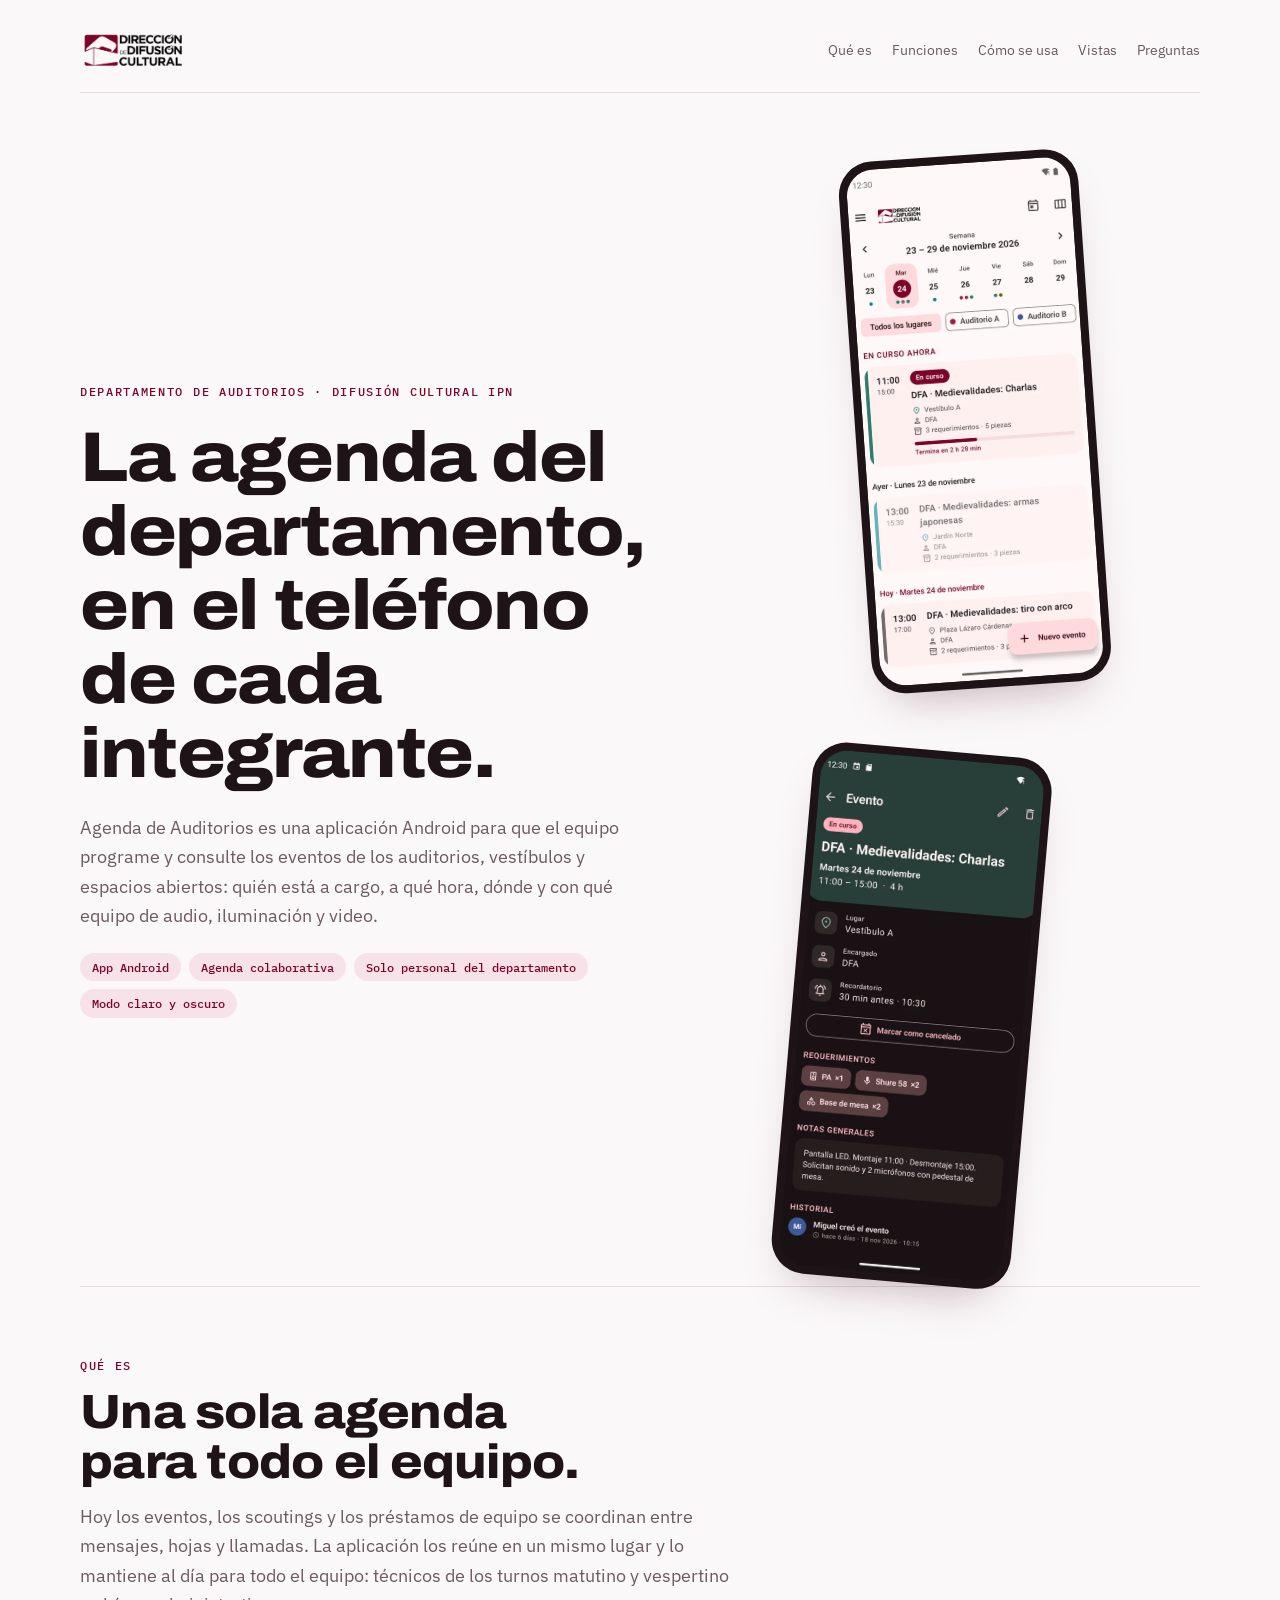
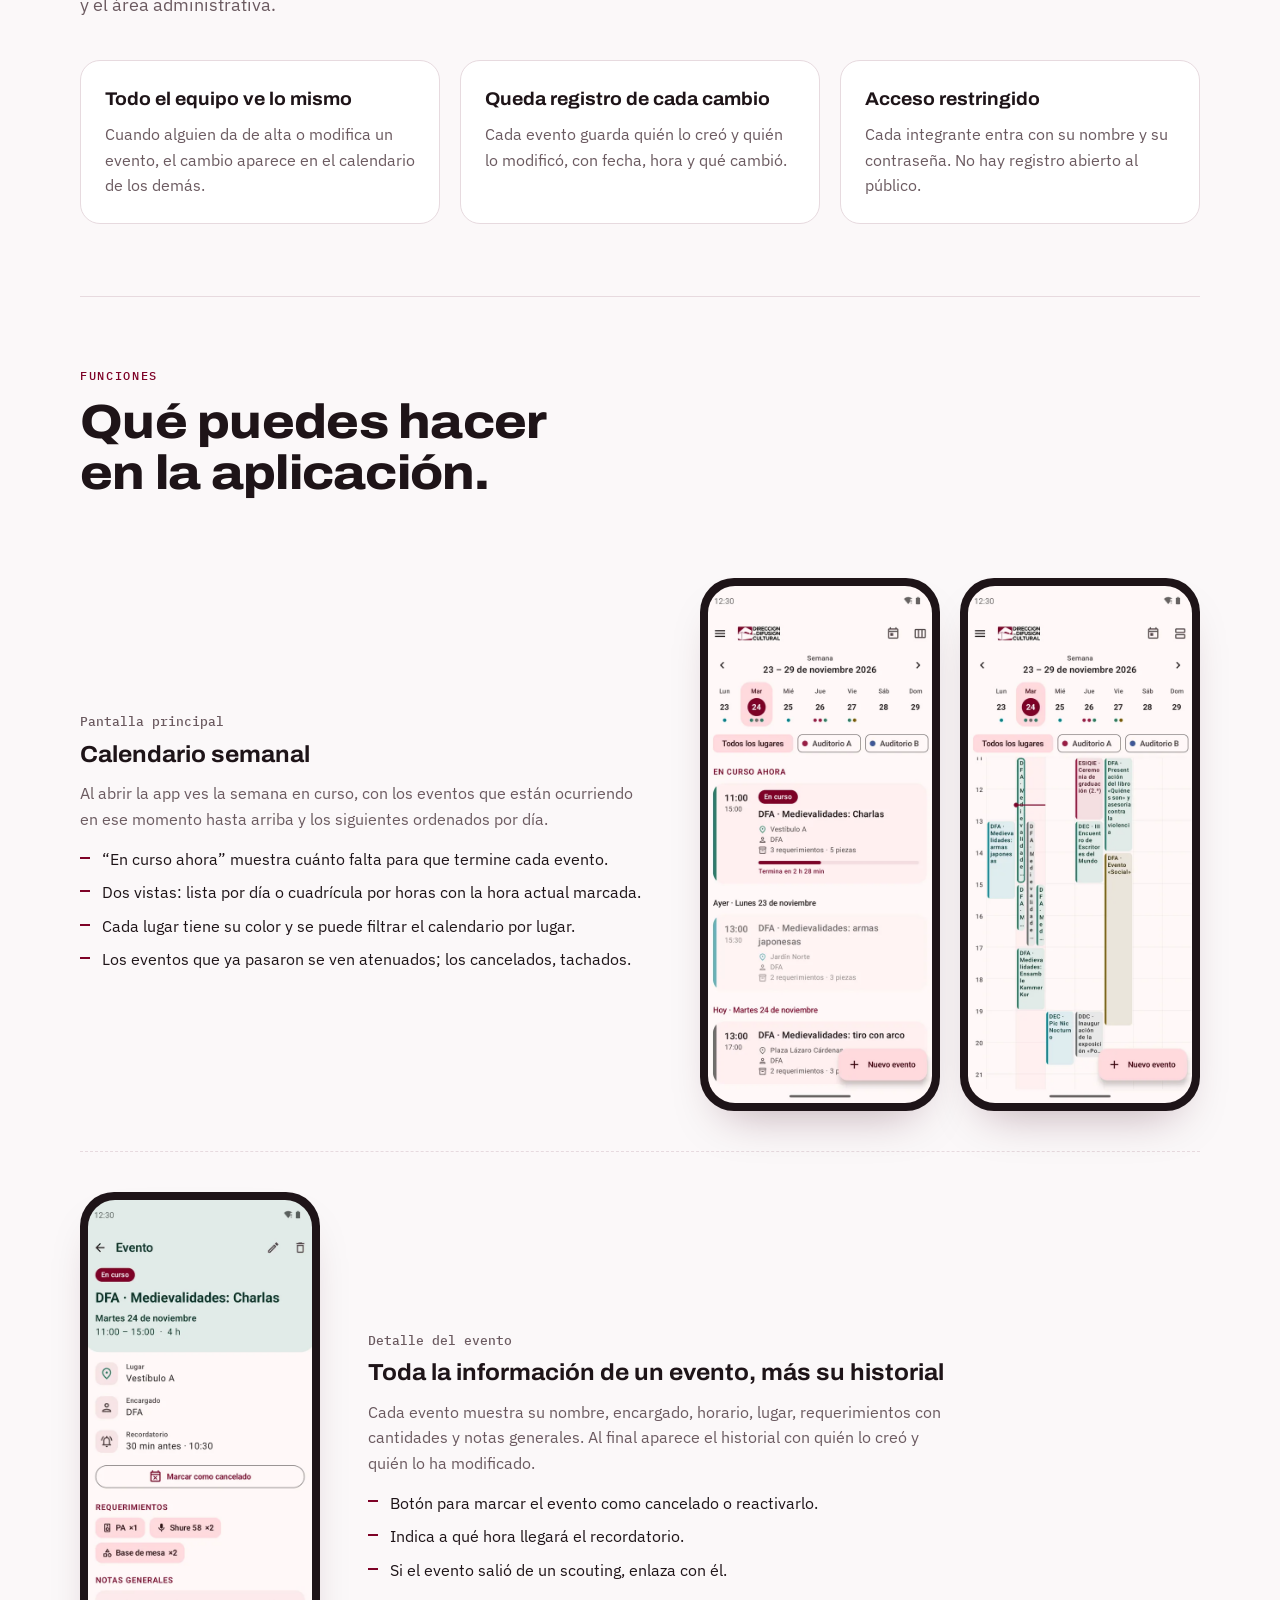
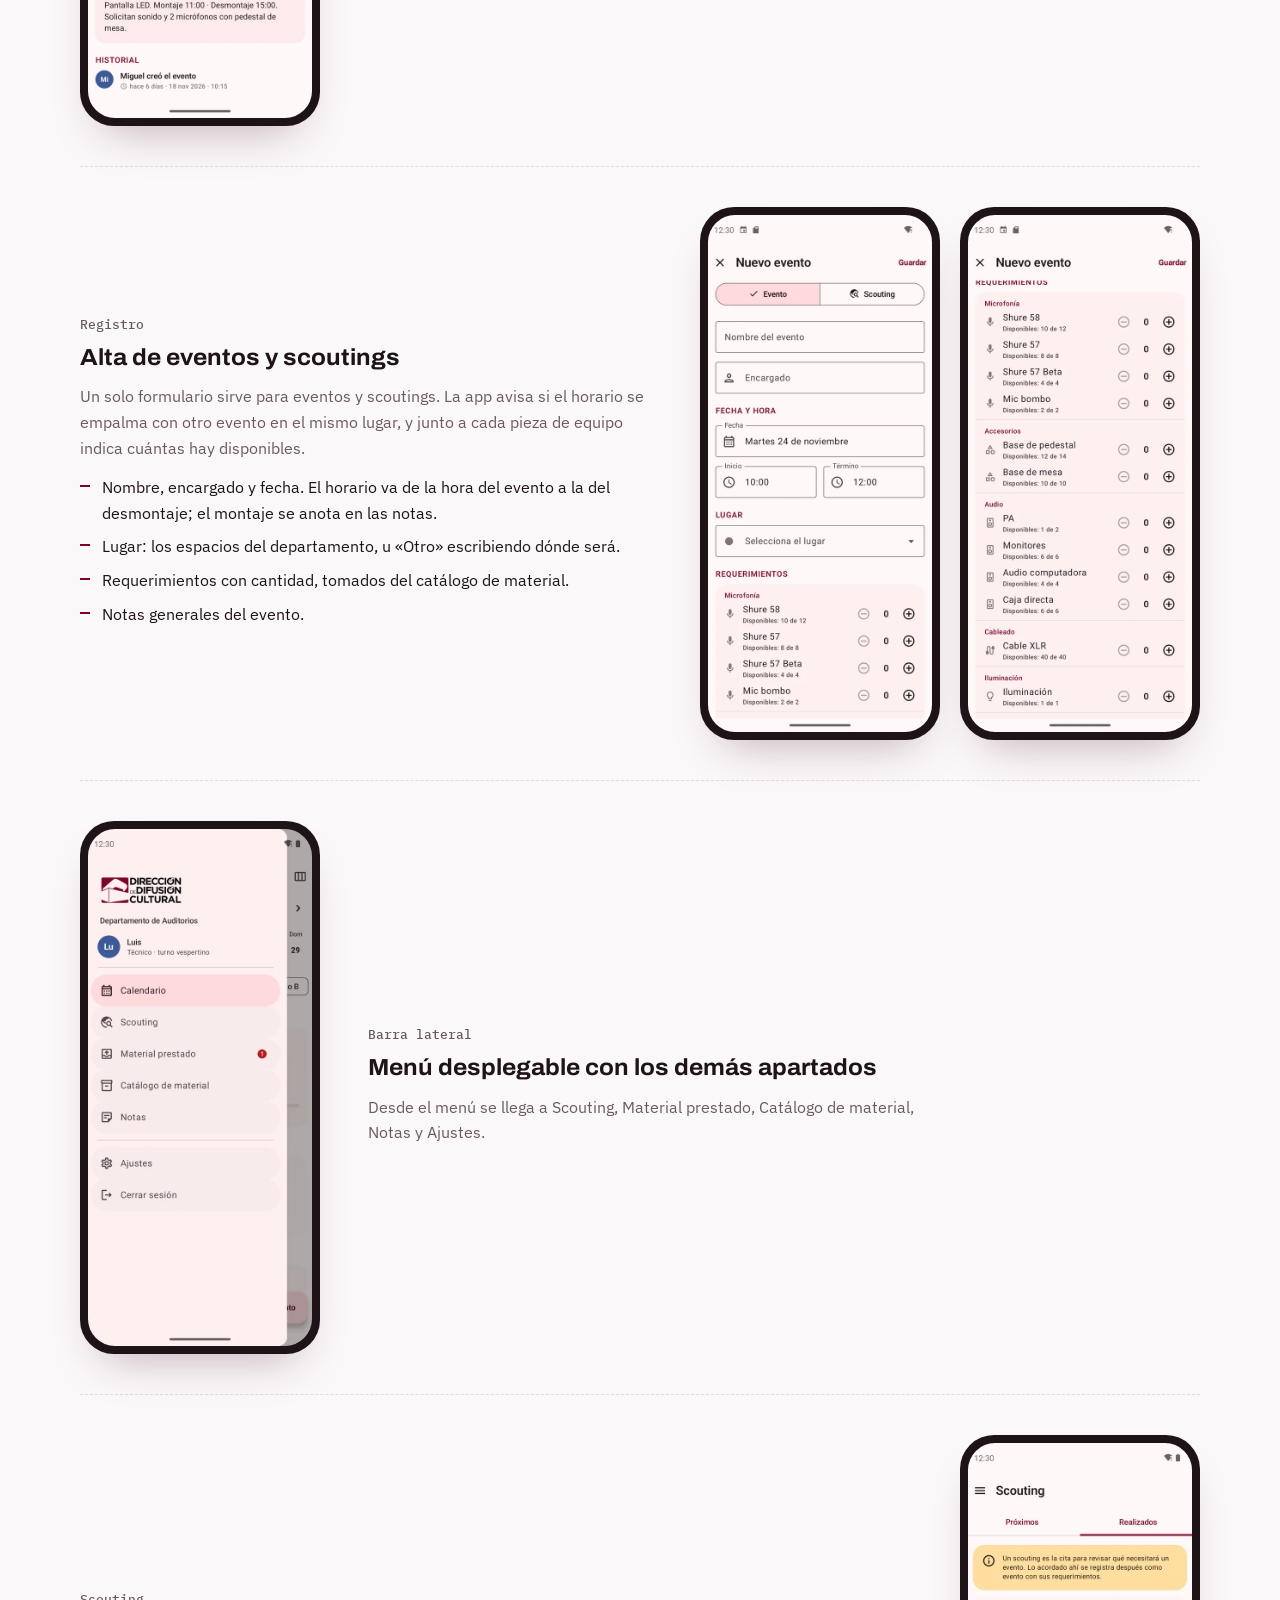
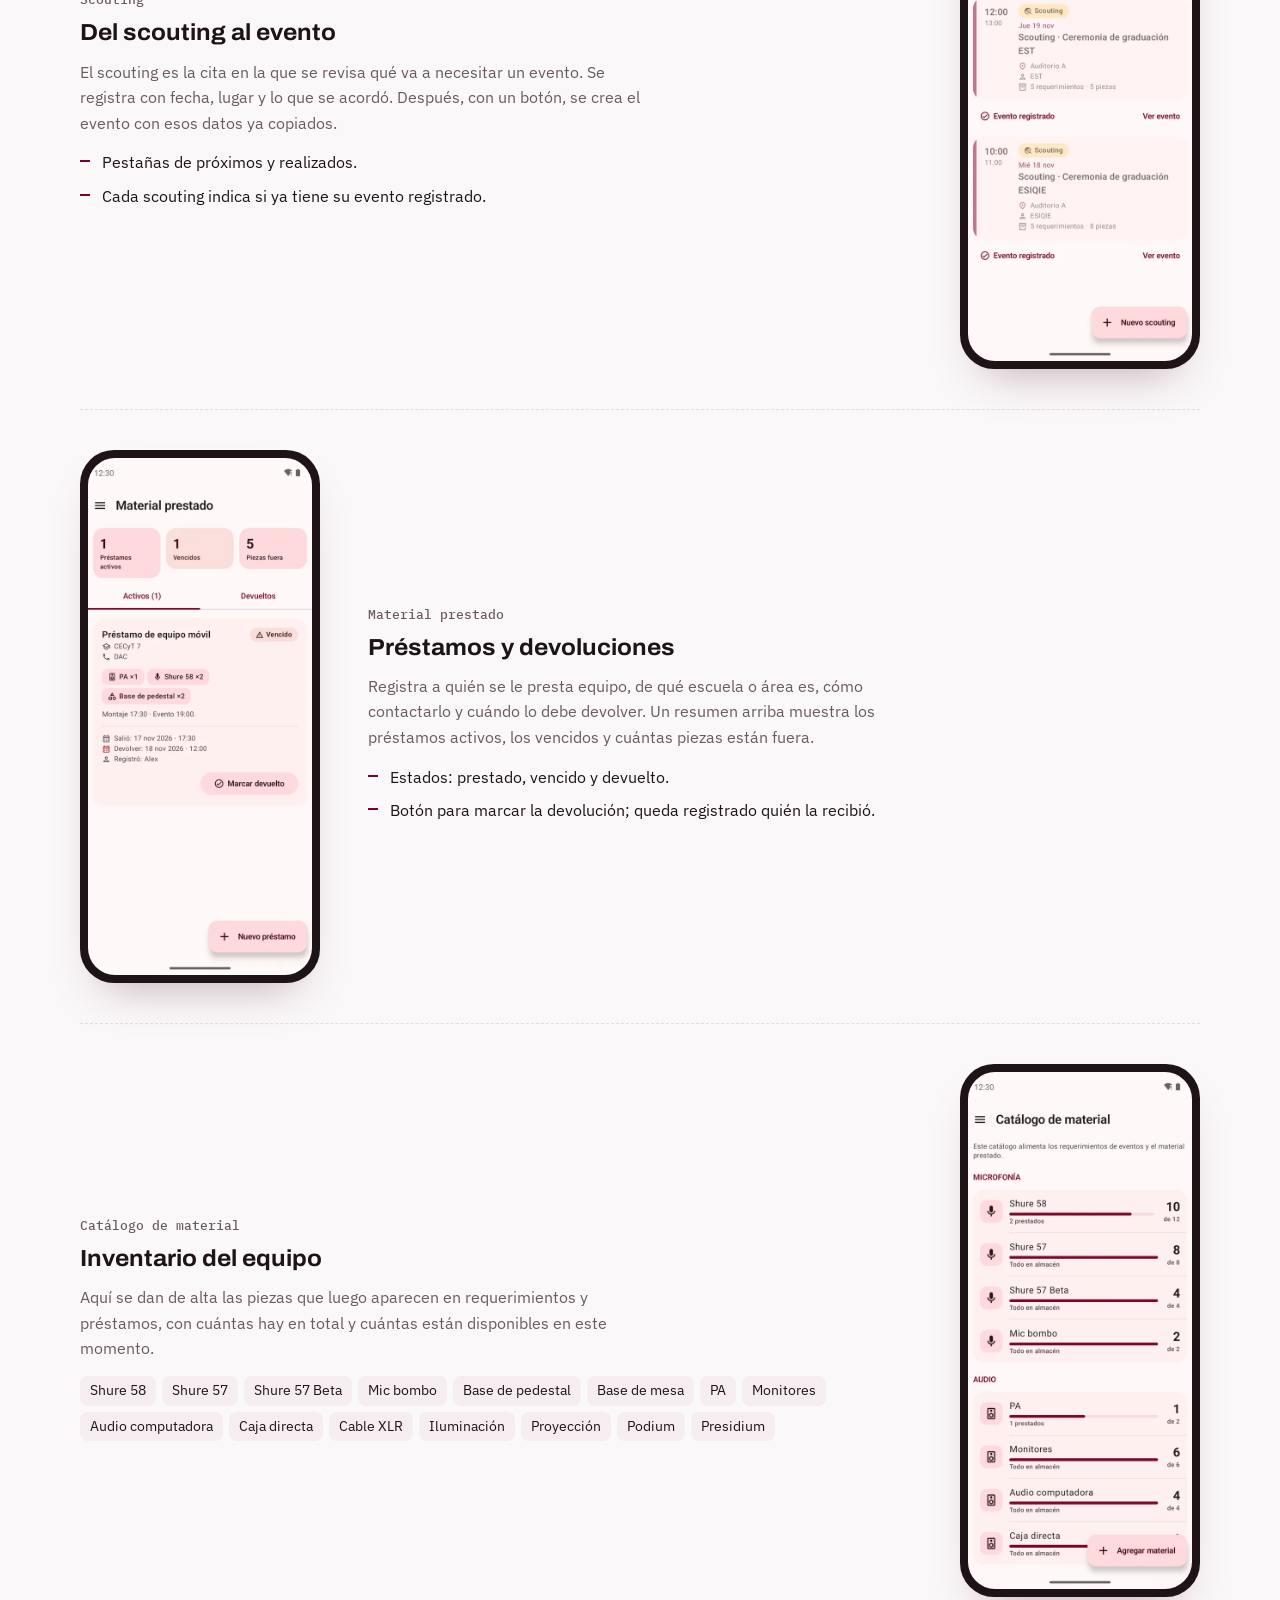
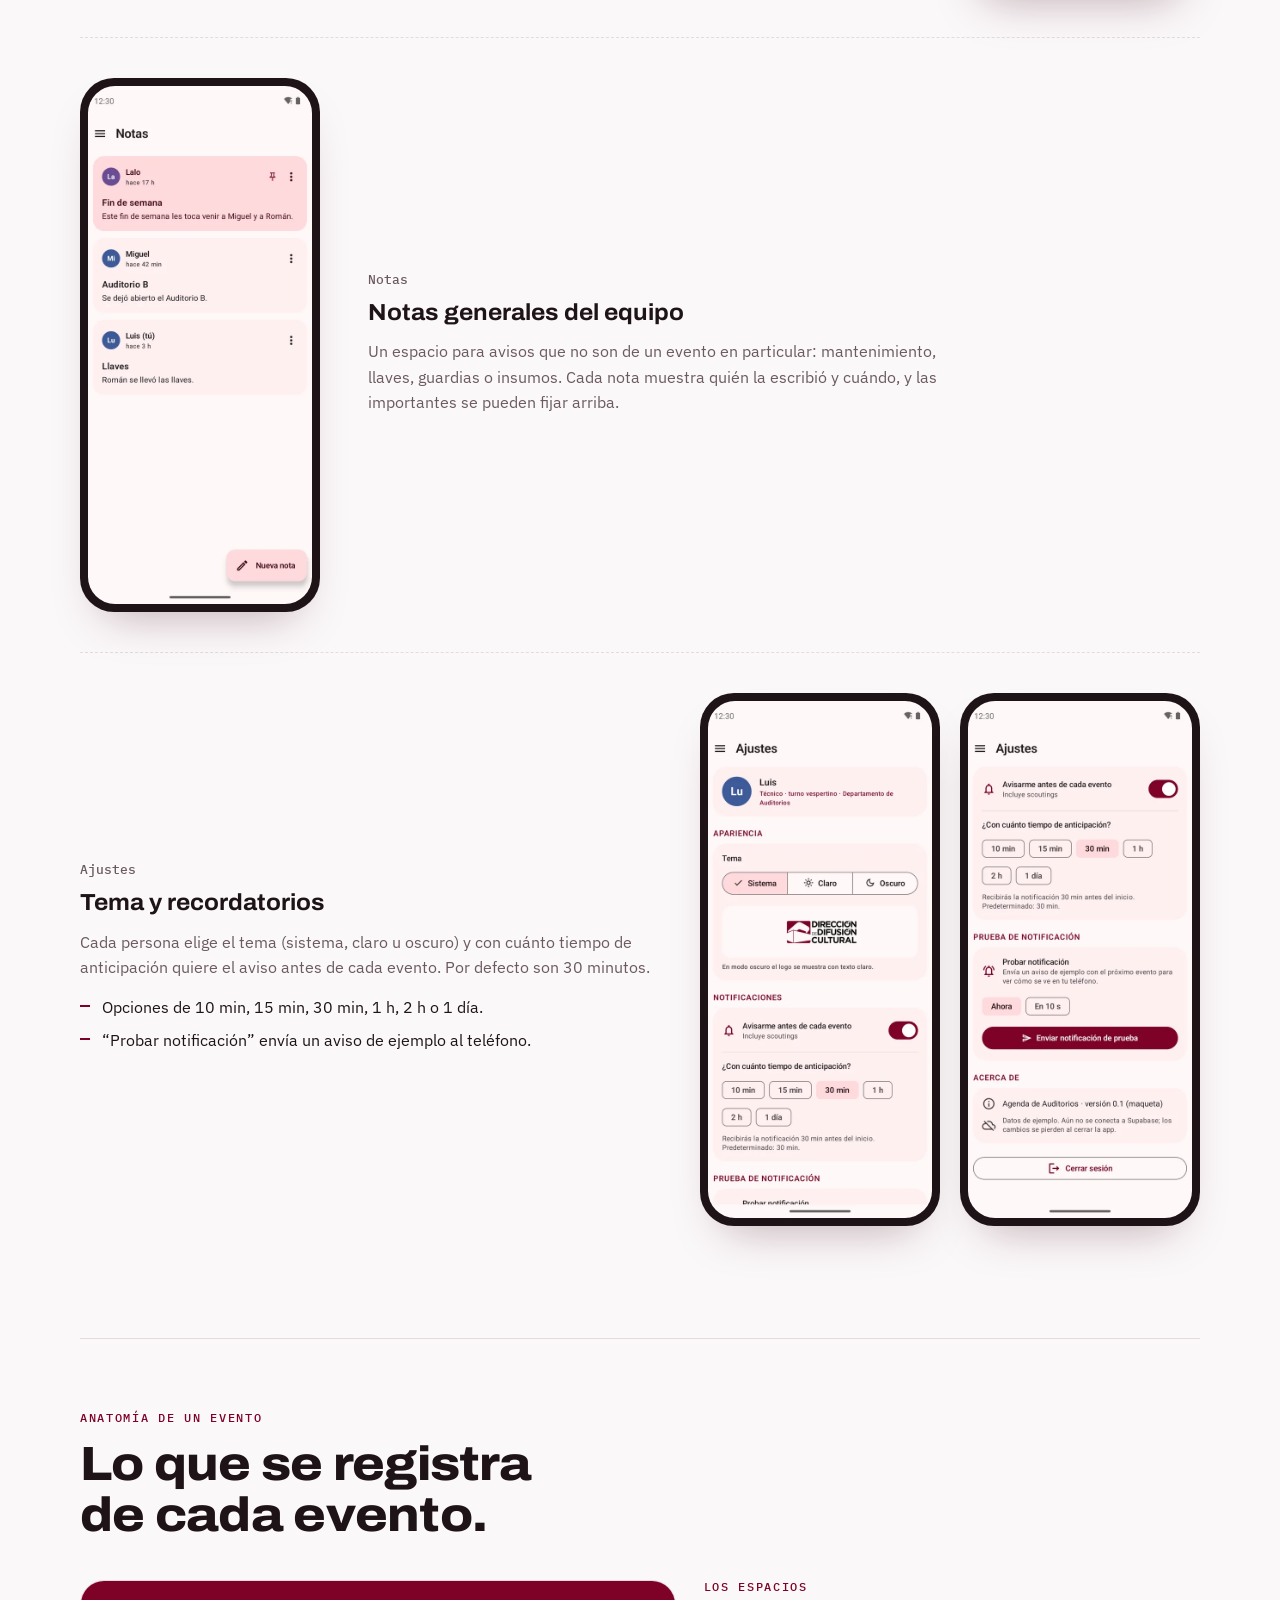
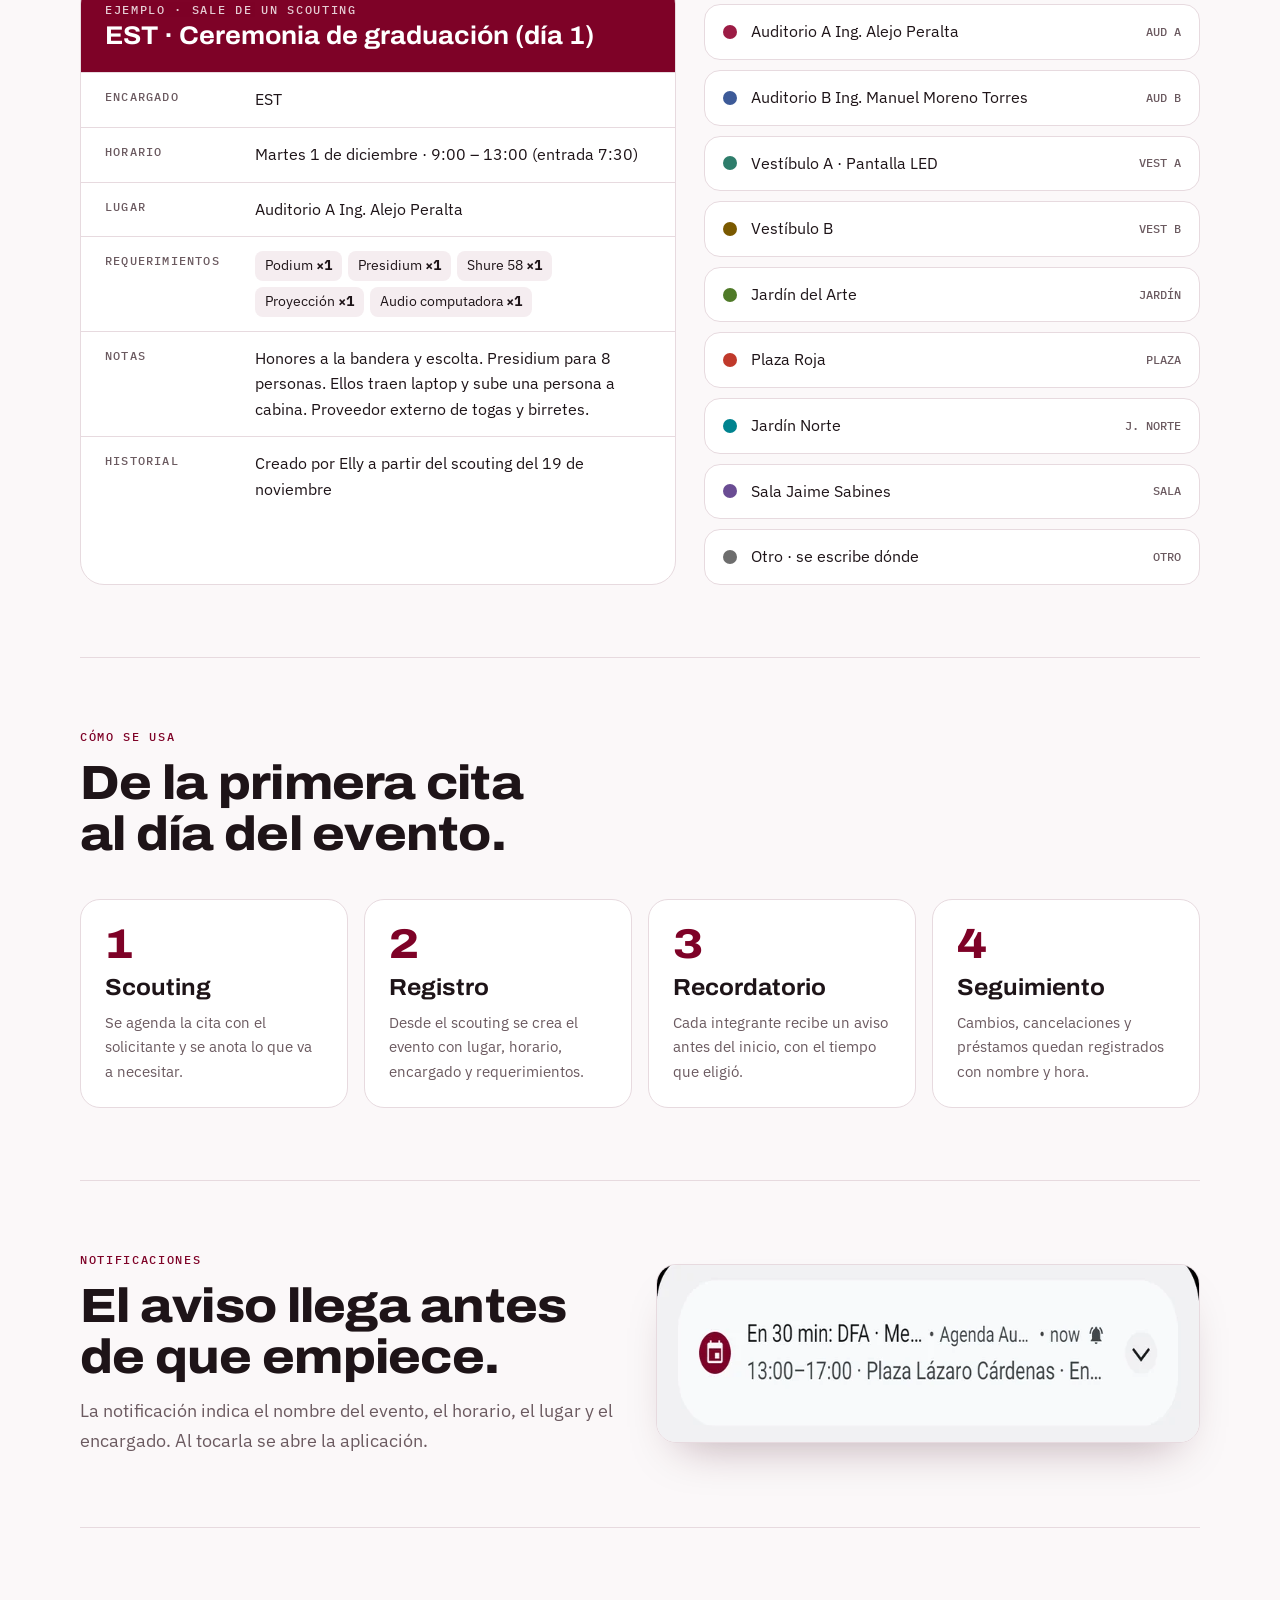
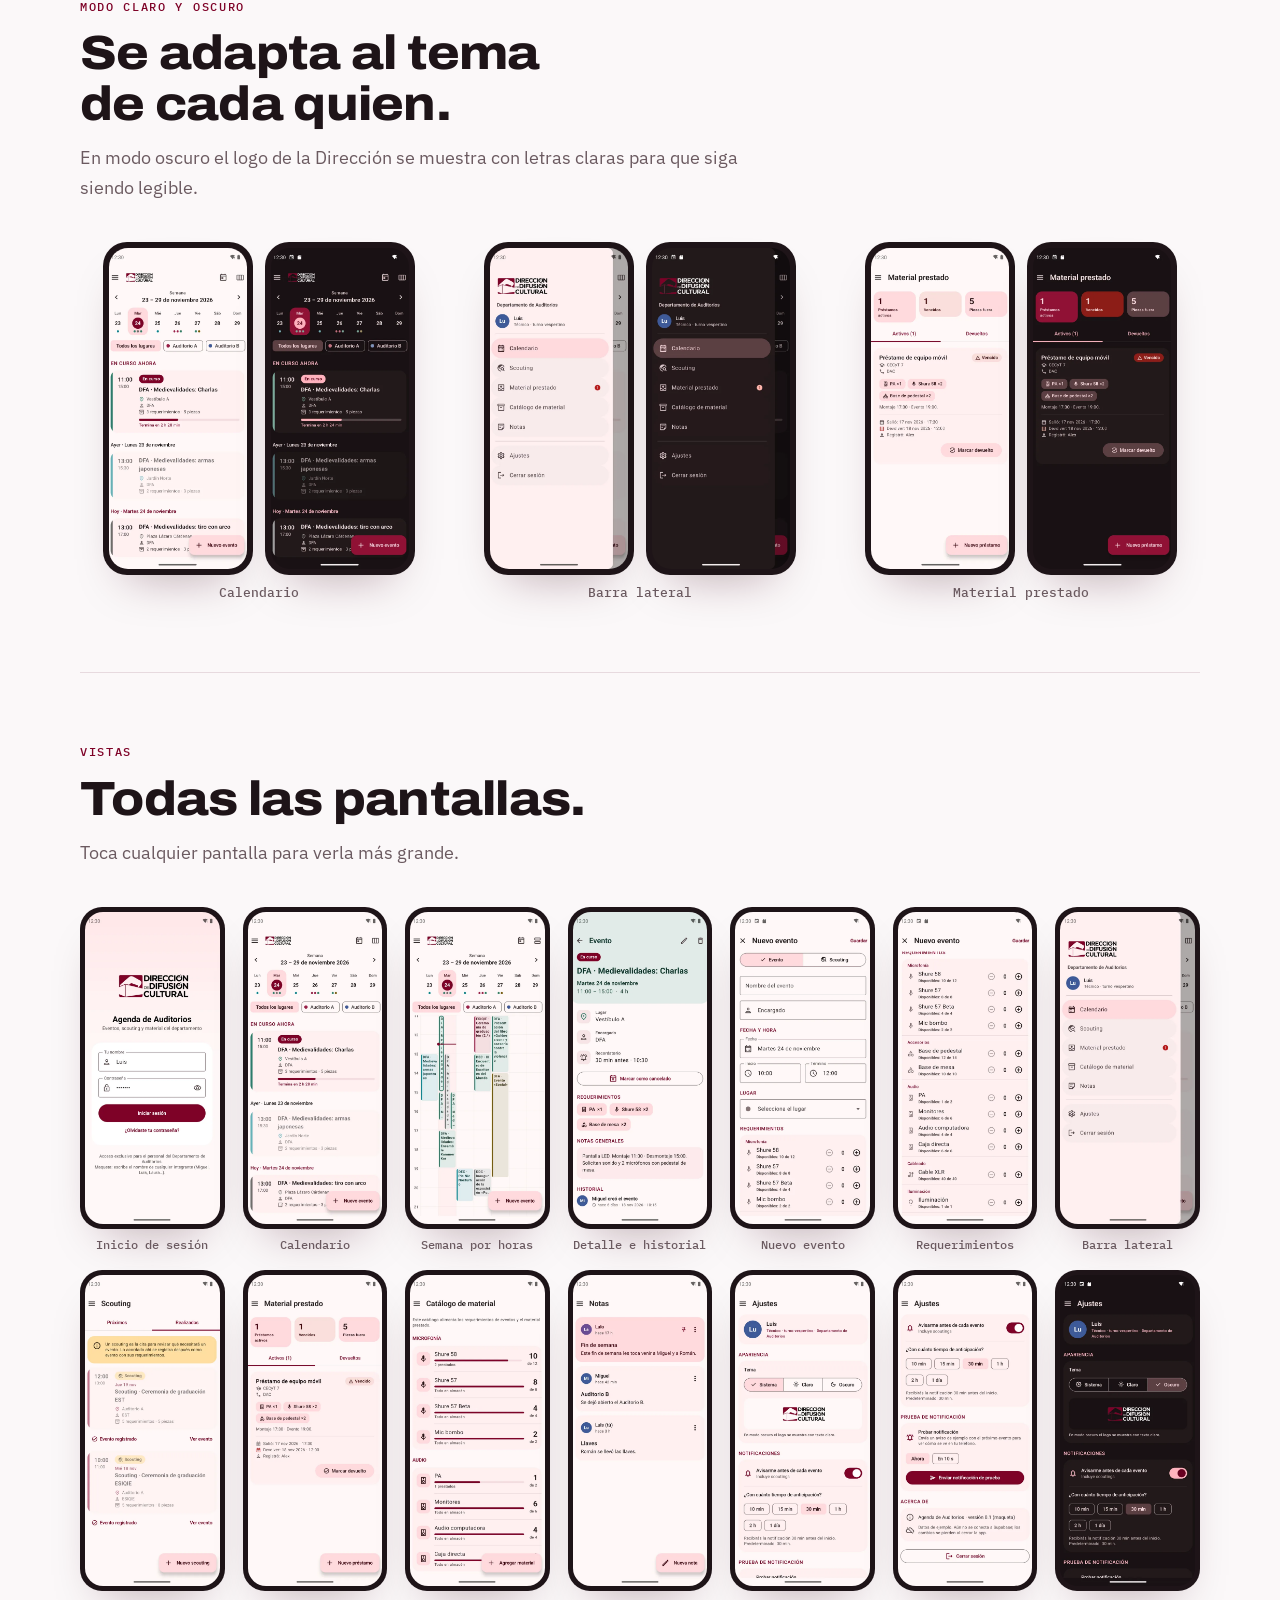
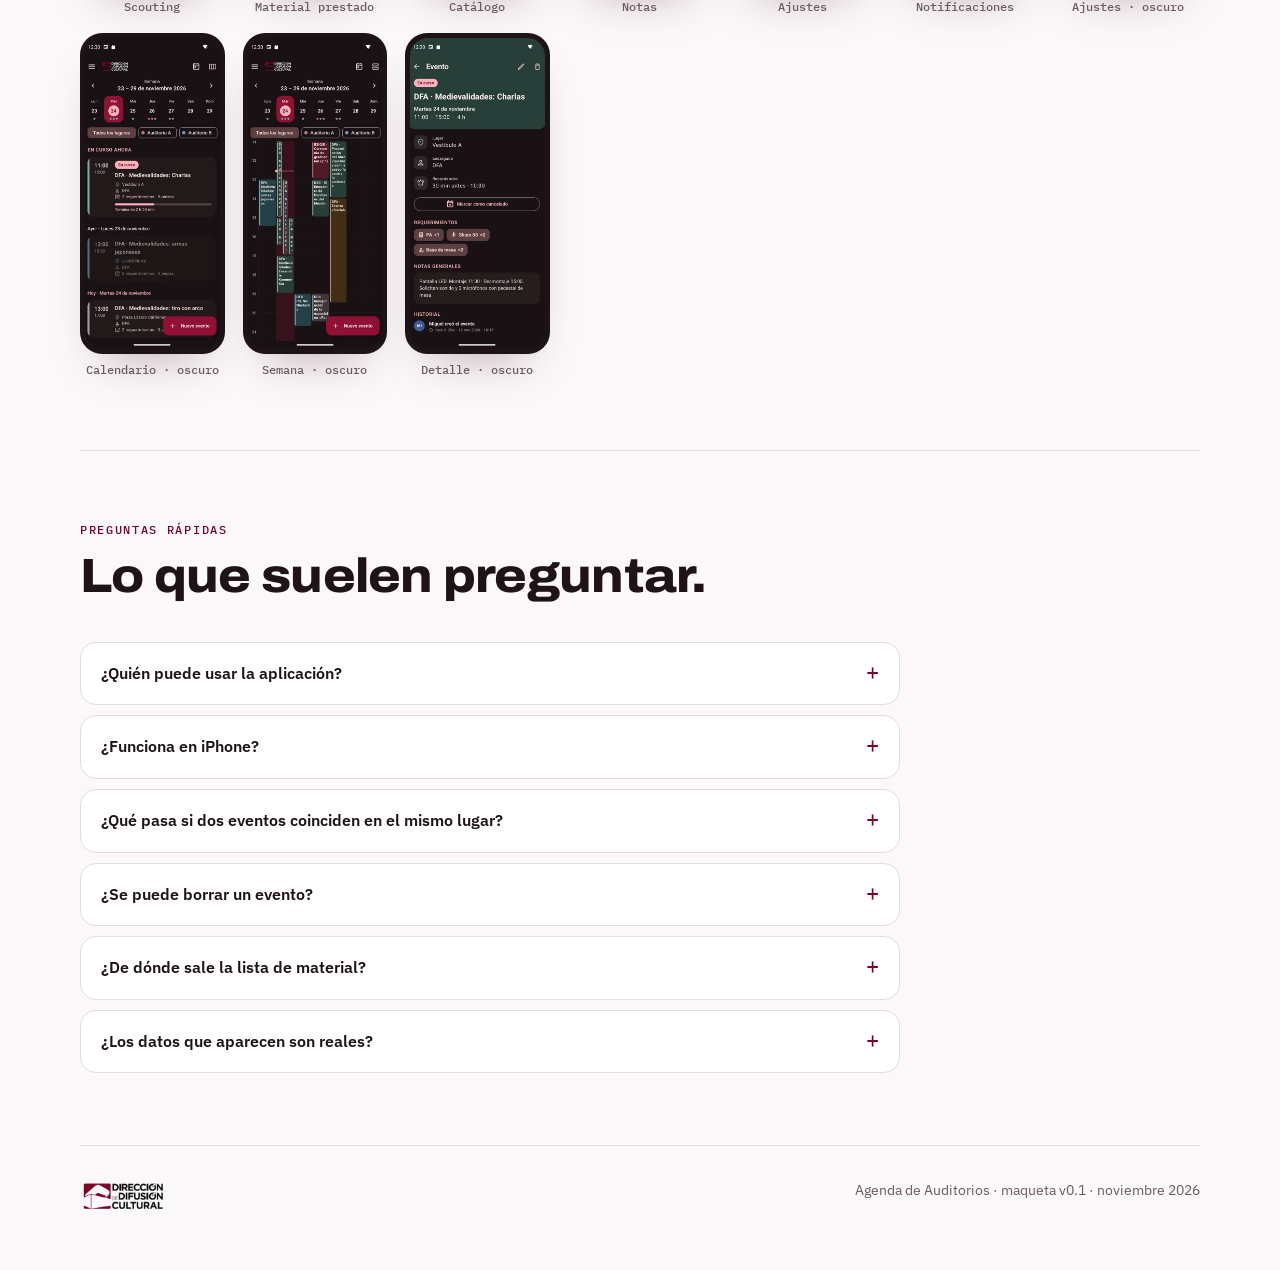
==== index.html @ 91714b44 "Documento informativo de Agenda de Auditorios Co-Authored-By: Claude Opus 5.5 <noreply@anthropic.com" ====
<!doctype html>
<html lang="es">
<head>
<meta charset="utf-8">
<meta name="viewport" content="width=device-width, initial-scale=1, viewport-fit=cover">
<meta name="description" content="Agenda de Auditorios: aplicación Android del Departamento de Auditorios de la Dirección de Difusión Cultural del IPN.">
<link rel="icon" type="image/png" href="vistas/logo_claro.png">
<title>Agenda de Auditorios</title>
<link rel="preconnect" href="https://fonts.googleapis.com">
<link rel="preconnect" href="https://fonts.gstatic.com" crossorigin>
<link rel="stylesheet" href="https://fonts.googleapis.com/css2?family=Archivo:wdth,wght@100..125,400..900&family=IBM+Plex+Sans:wght@400;500;600&family=IBM+Plex+Mono:wght@400;500&display=swap">
<style>
/* Layout: documento editorial de una columna ancha; cada función alterna texto y teléfono, como una ficha de producción. */
:root {
  --bg: #FBF8F9;
  --surface: #FFFFFF;
  --surface-2: #F5EDF0;
  --ink: #1E1418;
  --muted: #6B5A60;
  --line: #E7DADF;
  --accent: #7E0227;          /* guinda del logo */
  --accent-fill: #7E0227;
  --on-accent: #FFFFFF;
  --accent-soft: #F6E2E8;
  --frame: #1E1418;
  --shadow: 0 24px 48px -24px rgba(62, 10, 28, .35);
  --v1: #9C1C45; --v2: #3D5A98; --v3: #2E7D6B; --v4: #7A5900; --v5: #4F7A28; --v6: #C0392B;
  --v7: #00838F; --v8: #6A4C93; --v9: #6D6D6D;
  --logo-light: block; --logo-dark: none;
  --f-display: "Archivo", "Arial Narrow", "Helvetica Neue", Arial, sans-serif;
  --f-body: "IBM Plex Sans", "Segoe UI", Roboto, Helvetica, Arial, sans-serif;
  --f-mono: "IBM Plex Mono", ui-monospace, "Cascadia Mono", Consolas, monospace;
}
@media (prefers-color-scheme: dark) {
  :root:not([data-theme="light"]) {
    --bg: #140D10; --surface: #1D1418; --surface-2: #261A1F; --ink: #F3E7EA; --muted: #B7A3AA; --line: #3A2B31;
    --accent: #F2A3B6; --accent-fill: #8F1235; --on-accent: #FFFFFF; --accent-soft: #2E1820; --frame: #050304;
    --shadow: 0 24px 48px -20px rgba(0, 0, 0, .7);
    --v1: #E06B8F; --v2: #8EA6DA; --v3: #6CC2AC; --v4: #E2B64D; --v5: #9BC56E; --v6: #EE7D70;
    --v7: #5CC8D3; --v8: #B59BDA; --v9: #A8A2A4;
    --logo-light: none; --logo-dark: block;
    color-scheme: dark;
  }
}
:root[data-theme="dark"] {
  --bg: #140D10; --surface: #1D1418; --surface-2: #261A1F; --ink: #F3E7EA; --muted: #B7A3AA; --line: #3A2B31;
  --accent: #F2A3B6; --accent-fill: #8F1235; --on-accent: #FFFFFF; --accent-soft: #2E1820; --frame: #050304;
  --shadow: 0 24px 48px -20px rgba(0, 0, 0, .7);
  --v1: #E06B8F; --v2: #8EA6DA; --v3: #6CC2AC; --v4: #E2B64D; --v5: #9BC56E; --v6: #EE7D70;
    --v7: #5CC8D3; --v8: #B59BDA; --v9: #A8A2A4;
  --logo-light: none; --logo-dark: block;
  color-scheme: dark;
}

* { box-sizing: border-box; }
body {
  background: var(--bg); color: var(--ink);
  font: 16px/1.6 var(--f-body);
  padding-left: max(16px, env(safe-area-inset-left, 0px));
  padding-right: max(16px, env(safe-area-inset-right, 0px));
  -webkit-font-smoothing: antialiased;
}
.wrap { max-width: 1120px; margin: 0 auto; }
h1, h2, h3 { font-family: var(--f-display); text-wrap: balance; margin: 0; line-height: 1.05; }
h1 { font-size: clamp(2.4rem, 6vw, 4.4rem); font-weight: 800; font-stretch: 112%; letter-spacing: -.02em; }
h2 { font-size: clamp(1.9rem, 4.2vw, 3rem); font-weight: 800; font-stretch: 110%; letter-spacing: -.015em; }
h3 { font-size: 1.45rem; font-weight: 700; font-stretch: 105%; }
p { margin: 0; }
.lead { font-size: 1.15rem; color: var(--muted); max-width: 60ch; }
.eyebrow {
  font: 500 .75rem/1.2 var(--f-mono); letter-spacing: .14em; text-transform: uppercase; color: var(--accent);
}
a { color: var(--accent); }
:focus-visible { outline: 3px solid var(--accent); outline-offset: 3px; border-radius: 6px; }

/* Encabezado */
.top { display: flex; align-items: center; justify-content: space-between; gap: 16px; padding-block: 20px; border-bottom: 1px solid var(--line); }
.top img { height: 44px; width: auto; }
.logo-l { display: var(--logo-light); } .logo-d { display: var(--logo-dark); }
.top nav { display: flex; gap: 20px; flex-wrap: wrap; font-size: .9rem; }
.top nav a { color: var(--muted); text-decoration: none; }
.top nav a:hover { color: var(--accent); }

/* Hero */
.hero { display: grid; grid-template-columns: 1.05fr .95fr; gap: 48px; align-items: center; padding-block: 64px 40px; }
.hero > div { min-width: 0; display: grid; gap: 22px; }
.tags { display: flex; flex-wrap: wrap; gap: 8px; }
.tag { font: 500 .78rem/1 var(--f-mono); padding: 8px 12px; border-radius: 999px; background: var(--accent-soft); color: var(--accent); }
.hero-phones { position: relative; display: flex; justify-content: center; min-height: 520px; }
.hero-phones .phone:first-child { transform: rotate(-4deg) translateX(30px); z-index: 2; }
.hero-phones .phone:last-child { transform: rotate(5deg) translate(-30px, 40px); }

/* Teléfono */
.phone {
  width: 240px; max-width: 100%; aspect-ratio: 540 / 1200; flex: none;
  border-radius: 34px; padding: 8px; background: var(--frame); box-shadow: var(--shadow);
}
.phone img { display: block; width: 100%; height: 100%; object-fit: cover; border-radius: 27px; cursor: zoom-in; }
.phone.sm { width: 200px; }

/* Secciones */
section { padding-block: 72px; border-top: 1px solid var(--line); }
.section-head { display: grid; gap: 14px; margin-bottom: 40px; max-width: 760px; }

.que-es { display: grid; grid-template-columns: repeat(3, 1fr); gap: 20px; }
.que-es div { background: var(--surface); border: 1px solid var(--line); border-radius: 20px; padding: 24px; display: grid; gap: 8px; align-content: start; }
.que-es strong { font-family: var(--f-display); font-size: 1.15rem; font-stretch: 105%; }
.que-es p { color: var(--muted); }

/* Funciones */
.feature { display: grid; grid-template-columns: minmax(0, 1fr) auto; gap: 48px; align-items: center; padding-block: 40px; }
.feature + .feature { border-top: 1px dashed var(--line); }
.feature.flip { grid-template-columns: auto minmax(0, 1fr); }
.feature.flip .feature-text { order: 2; }
.feature-text { display: grid; gap: 14px; min-width: 0; }
.feature-text p { color: var(--muted); max-width: 58ch; }
.feature-text ul { margin: 0; padding: 0; list-style: none; display: grid; gap: 8px; }
.feature-text li { padding-left: 22px; position: relative; }
.feature-text li::before { content: ""; position: absolute; left: 0; top: .62em; width: 10px; height: 2px; background: var(--accent); }
.phones { display: flex; gap: 20px; flex-wrap: wrap; justify-content: center; }
.kicker { font: 500 .8rem/1 var(--f-mono); color: var(--muted); }

/* Ficha de evento */
.ficha { display: grid; grid-template-columns: minmax(0, 1.2fr) minmax(0, 1fr); gap: 28px; }
.ficha-card { background: var(--surface); border: 1px solid var(--line); border-radius: 24px; overflow: hidden; }
.ficha-card header { background: var(--accent-fill); color: var(--on-accent); padding: 22px 24px; display: grid; gap: 6px; }
.ficha-card header .eyebrow { color: var(--on-accent); opacity: .8; }
.ficha-card header h3 { font-size: 1.6rem; }
.ficha-card dl { margin: 0; display: grid; grid-template-columns: 150px minmax(0, 1fr); }
.ficha-card dt, .ficha-card dd { margin: 0; padding: 14px 24px; border-top: 1px solid var(--line); }
.ficha-card dt { font: 500 .75rem/1.6 var(--f-mono); text-transform: uppercase; letter-spacing: .1em; color: var(--muted); }
.chips { display: flex; flex-wrap: wrap; gap: 6px; }
.chip { font-size: .85rem; padding: 4px 10px; border-radius: 8px; background: var(--surface-2); white-space: nowrap; }
.chip b { font-variant-numeric: tabular-nums; }
.venues { display: grid; gap: 10px; align-content: start; }
.venue { display: grid; grid-template-columns: 14px minmax(0, 1fr) auto; gap: 14px; align-items: center; padding: 14px 18px; background: var(--surface); border: 1px solid var(--line); border-radius: 16px; }
.venue i { width: 14px; height: 14px; border-radius: 50%; display: block; }
.venue span { font: 500 .75rem/1 var(--f-mono); color: var(--muted); }

/* Flujo */
.flow { display: grid; grid-template-columns: repeat(4, 1fr); gap: 16px; counter-reset: paso; }
.flow li { list-style: none; background: var(--surface); border: 1px solid var(--line); border-radius: 20px; padding: 24px; display: grid; gap: 10px; align-content: start; counter-increment: paso; }
.flow li::before { content: counter(paso); font: 800 2.6rem/1 var(--f-display); font-stretch: 115%; color: var(--accent); }
.flow p { color: var(--muted); font-size: .95rem; }
ol.flow { margin: 0; padding: 0; }

/* Temas */
.themes { display: grid; grid-template-columns: repeat(3, minmax(0, 1fr)); gap: 24px; }
.pair { display: grid; gap: 12px; justify-items: center; }
.pair .phones { gap: 12px; flex-wrap: nowrap; }
.pair .phone { width: 150px; border-radius: 24px; padding: 6px; }
.pair .phone img { border-radius: 19px; }

/* Notificación */
.notif { display: grid; grid-template-columns: minmax(0, 1fr) minmax(0, 1fr); gap: 32px; align-items: center; }
.notif figure { margin: 0; border-radius: 20px; overflow: hidden; border: 1px solid var(--line); box-shadow: var(--shadow); }
.notif figure img { display: block; width: 100%; cursor: zoom-in; }

/* Galería */
.gallery { display: grid; grid-template-columns: repeat(auto-fill, minmax(140px, 1fr)); gap: 18px; }
.gallery figure { margin: 0; display: grid; gap: 8px; }
.gallery .phone { width: 100%; border-radius: 22px; padding: 5px; }
.gallery .phone img { border-radius: 18px; }
.gallery figcaption { font: 500 .75rem/1.3 var(--f-mono); color: var(--muted); text-align: center; }

/* Preguntas */
.faq { display: grid; gap: 10px; max-width: 820px; }
.faq details { background: var(--surface); border: 1px solid var(--line); border-radius: 16px; padding: 4px 20px; }
.faq summary { cursor: pointer; padding-block: 14px; font-weight: 600; list-style: none; display: flex; justify-content: space-between; gap: 12px; }
.faq summary::after { content: "+"; font: 400 1.4rem/1 var(--f-mono); color: var(--accent); }
.faq details[open] summary::after { content: "–"; }
.faq details p { color: var(--muted); padding-bottom: 16px; }

footer { border-top: 1px solid var(--line); padding-block: 32px 48px; display: flex; flex-wrap: wrap; gap: 16px; justify-content: space-between; color: var(--muted); font-size: .9rem; }
footer img { height: 36px; width: auto; }

/* Visor */
dialog { border: none; padding: 0; background: transparent; max-width: min(92vw, 460px); max-height: 92vh; }
dialog::backdrop { background: rgba(10, 4, 7, .78); }
dialog img { display: block; max-width: 100%; max-height: 86vh; border-radius: 24px; }
dialog form { text-align: center; margin-top: 12px; }
dialog button { font: 600 .9rem var(--f-body); border: none; border-radius: 999px; padding: 10px 22px; background: var(--accent-fill); color: var(--on-accent); cursor: pointer; }

@media (max-width: 900px) {
  .hero, .ficha, .notif { grid-template-columns: 1fr; }
  .hero-phones { min-height: 0; padding-block: 12px 48px; }
  .feature, .feature.flip { grid-template-columns: 1fr; gap: 28px; }
  .feature.flip .feature-text { order: 0; }
  .que-es, .flow { grid-template-columns: 1fr 1fr; }
  .themes { grid-template-columns: 1fr; }
  .top nav { display: none; }
}
@media (max-width: 560px) {
  .que-es, .flow { grid-template-columns: 1fr; }
  .phone { width: 200px; }
  .hero-phones .phone { width: 170px; }
  .hero-phones .phone:first-child { transform: rotate(-4deg) translateX(18px); }
  .hero-phones .phone:last-child { transform: rotate(5deg) translate(-18px, 30px); }
  .phone.sm { width: 160px; }
  .ficha-card dl { grid-template-columns: 1fr; }
  .ficha-card dd { border-top: none; padding-top: 0; }
  .pair .phone { width: 130px; }
  section { padding-block: 52px; }
}
@media (prefers-reduced-motion: reduce) { * { scroll-behavior: auto !important; } }
</style>
</head>
<body>
<div class="wrap">
  <header class="top">
    <div>
      <img class="logo-l" src="vistas/logo_claro.png" alt="Dirección de Difusión Cultural" width="480" height="207">
      <img class="logo-d" src="vistas/logo_oscuro.png" alt="Dirección de Difusión Cultural" width="480" height="207">
    </div>
    <nav aria-label="Secciones">
      <a href="#que-es">Qué es</a>
      <a href="#funciones">Funciones</a>
      <a href="#flujo">Cómo se usa</a>
      <a href="#vistas">Vistas</a>
      <a href="#preguntas">Preguntas</a>
    </nav>
  </header>

  <div class="hero">
    <div>
      <p class="eyebrow">Departamento de Auditorios · Difusión Cultural IPN</p>
      <h1>La agenda del departamento, en el teléfono de cada integrante.</h1>
      <p class="lead">Agenda de Auditorios es una aplicación Android para que el equipo programe y consulte los eventos de los auditorios, vestíbulos y espacios abiertos: quién está a cargo, a qué hora, dónde y con qué equipo de audio, iluminación y video.</p>
      <div class="tags">
        <span class="tag">App Android</span>
        <span class="tag">Agenda colaborativa</span>
        <span class="tag">Solo personal del departamento</span>
        <span class="tag">Modo claro y oscuro</span>
      </div>
    </div>
    <div class="hero-phones" aria-hidden="false">
      <div class="phone"><img src="vistas/02_calendario.webp" alt="Calendario semanal con un evento en curso" width="540" height="1200"></div>
      <div class="phone"><img src="vistas/19_detalle_oscuro.webp" alt="Detalle de un evento en modo oscuro" width="540" height="1200"></div>
    </div>
  </div>

  <section id="que-es">
    <div class="section-head">
      <p class="eyebrow">Qué es</p>
      <h2>Una sola agenda para todo el equipo.</h2>
      <p class="lead">Hoy los eventos, los scoutings y los préstamos de equipo se coordinan entre mensajes, hojas y llamadas. La aplicación los reúne en un mismo lugar y lo mantiene al día para todo el equipo: técnicos de los turnos matutino y vespertino y el área administrativa.</p>
    </div>
    <div class="que-es">
      <div>
        <strong>Todo el equipo ve lo mismo</strong>
        <p>Cuando alguien da de alta o modifica un evento, el cambio aparece en el calendario de los demás.</p>
      </div>
      <div>
        <strong>Queda registro de cada cambio</strong>
        <p>Cada evento guarda quién lo creó y quién lo modificó, con fecha, hora y qué cambió.</p>
      </div>
      <div>
        <strong>Acceso restringido</strong>
        <p>Cada integrante entra con su nombre y su contraseña. No hay registro abierto al público.</p>
      </div>
    </div>
  </section>

  <section id="funciones">
    <div class="section-head">
      <p class="eyebrow">Funciones</p>
      <h2>Qué puedes hacer en la aplicación.</h2>
    </div>

    <article class="feature">
      <div class="feature-text">
        <p class="kicker">Pantalla principal</p>
        <h3>Calendario semanal</h3>
        <p>Al abrir la app ves la semana en curso, con los eventos que están ocurriendo en ese momento hasta arriba y los siguientes ordenados por día.</p>
        <ul>
          <li>“En curso ahora” muestra cuánto falta para que termine cada evento.</li>
          <li>Dos vistas: lista por día o cuadrícula por horas con la hora actual marcada.</li>
          <li>Cada lugar tiene su color y se puede filtrar el calendario por lugar.</li>
          <li>Los eventos que ya pasaron se ven atenuados; los cancelados, tachados.</li>
        </ul>
      </div>
      <div class="phones">
        <div class="phone"><img src="vistas/02_calendario.webp" alt="Vista de lista del calendario" width="540" height="1200"></div>
        <div class="phone"><img src="vistas/03_semana.webp" alt="Vista de cuadrícula semanal por horas" width="540" height="1200"></div>
      </div>
    </article>

    <article class="feature flip">
      <div class="feature-text">
        <p class="kicker">Detalle del evento</p>
        <h3>Toda la información de un evento, más su historial</h3>
        <p>Cada evento muestra su nombre, encargado, horario, lugar, requerimientos con cantidades y notas generales. Al final aparece el historial con quién lo creó y quién lo ha modificado.</p>
        <ul>
          <li>Botón para marcar el evento como cancelado o reactivarlo.</li>
          <li>Indica a qué hora llegará el recordatorio.</li>
          <li>Si el evento salió de un scouting, enlaza con él.</li>
        </ul>
      </div>
      <div class="phones">
        <div class="phone"><img src="vistas/04_detalle.webp" alt="Detalle de evento con lugar, encargado, requerimientos e historial" width="540" height="1200"></div>
      </div>
    </article>

    <article class="feature">
      <div class="feature-text">
        <p class="kicker">Registro</p>
        <h3>Alta de eventos y scoutings</h3>
        <p>Un solo formulario sirve para eventos y scoutings. La app avisa si el horario se empalma con otro evento en el mismo lugar, y junto a cada pieza de equipo indica cuántas hay disponibles.</p>
        <ul>
          <li>Nombre, encargado y fecha. El horario va de la hora del evento a la del desmontaje; el montaje se anota en las notas.</li>
          <li>Lugar: los espacios del departamento, u «Otro» escribiendo dónde será.</li>
          <li>Requerimientos con cantidad, tomados del catálogo de material.</li>
          <li>Notas generales del evento.</li>
        </ul>
      </div>
      <div class="phones">
        <div class="phone"><img src="vistas/06_formulario.webp" alt="Formulario de nuevo evento" width="540" height="1200"></div>
        <div class="phone"><img src="vistas/07_requerimientos.webp" alt="Selección de requerimientos con disponibilidad" width="540" height="1200"></div>
      </div>
    </article>

    <article class="feature flip">
      <div class="feature-text">
        <p class="kicker">Barra lateral</p>
        <h3>Menú desplegable con los demás apartados</h3>
        <p>Desde el menú se llega a Scouting, Material prestado, Catálogo de material, Notas y Ajustes.</p>
      </div>
      <div class="phones">
        <div class="phone"><img src="vistas/08_menu.webp" alt="Barra lateral desplegable" width="540" height="1200"></div>
      </div>
    </article>

    <article class="feature">
      <div class="feature-text">
        <p class="kicker">Scouting</p>
        <h3>Del scouting al evento</h3>
        <p>El scouting es la cita en la que se revisa qué va a necesitar un evento. Se registra con fecha, lugar y lo que se acordó. Después, con un botón, se crea el evento con esos datos ya copiados.</p>
        <ul>
          <li>Pestañas de próximos y realizados.</li>
          <li>Cada scouting indica si ya tiene su evento registrado.</li>
        </ul>
      </div>
      <div class="phones">
        <div class="phone"><img src="vistas/09_scouting.webp" alt="Lista de scoutings" width="540" height="1200"></div>
      </div>
    </article>

    <article class="feature flip">
      <div class="feature-text">
        <p class="kicker">Material prestado</p>
        <h3>Préstamos y devoluciones</h3>
        <p>Registra a quién se le presta equipo, de qué escuela o área es, cómo contactarlo y cuándo lo debe devolver. Un resumen arriba muestra los préstamos activos, los vencidos y cuántas piezas están fuera.</p>
        <ul>
          <li>Estados: prestado, vencido y devuelto.</li>
          <li>Botón para marcar la devolución; queda registrado quién la recibió.</li>
        </ul>
      </div>
      <div class="phones">
        <div class="phone"><img src="vistas/10_prestamos.webp" alt="Préstamos activos con estados" width="540" height="1200"></div>
      </div>
    </article>

    <article class="feature">
      <div class="feature-text">
        <p class="kicker">Catálogo de material</p>
        <h3>Inventario del equipo</h3>
        <p>Aquí se dan de alta las piezas que luego aparecen en requerimientos y préstamos, con cuántas hay en total y cuántas están disponibles en este momento.</p>
        <div class="chips">
          <span class="chip">Shure 58</span><span class="chip">Shure 57</span><span class="chip">Shure 57 Beta</span><span class="chip">Mic bombo</span>
          <span class="chip">Base de pedestal</span><span class="chip">Base de mesa</span><span class="chip">PA</span>
          <span class="chip">Monitores</span><span class="chip">Audio computadora</span><span class="chip">Caja directa</span>
          <span class="chip">Cable XLR</span><span class="chip">Iluminación</span><span class="chip">Proyección</span>
          <span class="chip">Podium</span><span class="chip">Presidium</span>
        </div>
      </div>
      <div class="phones">
        <div class="phone"><img src="vistas/11_catalogo.webp" alt="Catálogo de material con disponibilidad" width="540" height="1200"></div>
      </div>
    </article>

    <article class="feature flip">
      <div class="feature-text">
        <p class="kicker">Notas</p>
        <h3>Notas generales del equipo</h3>
        <p>Un espacio para avisos que no son de un evento en particular: mantenimiento, llaves, guardias o insumos. Cada nota muestra quién la escribió y cuándo, y las importantes se pueden fijar arriba.</p>
      </div>
      <div class="phones">
        <div class="phone"><img src="vistas/12_notas.webp" alt="Notas con autor" width="540" height="1200"></div>
      </div>
    </article>

    <article class="feature">
      <div class="feature-text">
        <p class="kicker">Ajustes</p>
        <h3>Tema y recordatorios</h3>
        <p>Cada persona elige el tema (sistema, claro u oscuro) y con cuánto tiempo de anticipación quiere el aviso antes de cada evento. Por defecto son 30 minutos.</p>
        <ul>
          <li>Opciones de 10 min, 15 min, 30 min, 1 h, 2 h o 1 día.</li>
          <li>“Probar notificación” envía un aviso de ejemplo al teléfono.</li>
        </ul>
      </div>
      <div class="phones">
        <div class="phone"><img src="vistas/13_ajustes.webp" alt="Ajustes de tema" width="540" height="1200"></div>
        <div class="phone"><img src="vistas/14_ajustes_notif.webp" alt="Ajustes de notificaciones y prueba" width="540" height="1200"></div>
      </div>
    </article>
  </section>

  <section id="evento">
    <div class="section-head">
      <p class="eyebrow">Anatomía de un evento</p>
      <h2>Lo que se registra de cada evento.</h2>
    </div>
    <div class="ficha">
      <div class="ficha-card">
        <header>
          <p class="eyebrow">Ejemplo · sale de un scouting</p>
          <h3>EST · Ceremonia de graduación (día 1)</h3>
        </header>
        <dl>
          <dt>Encargado</dt><dd>EST</dd>
          <dt>Horario</dt><dd>Martes 1 de diciembre · 9:00 – 13:00 (entrada 7:30)</dd>
          <dt>Lugar</dt><dd>Auditorio A Ing. Alejo Peralta</dd>
          <dt>Requerimientos</dt>
          <dd><div class="chips">
            <span class="chip">Podium <b>×1</b></span><span class="chip">Presidium <b>×1</b></span>
            <span class="chip">Shure 58 <b>×1</b></span><span class="chip">Proyección <b>×1</b></span>
            <span class="chip">Audio computadora <b>×1</b></span>
          </div></dd>
          <dt>Notas</dt><dd>Honores a la bandera y escolta. Presidium para 8 personas. Ellos traen laptop y sube una persona a cabina. Proveedor externo de togas y birretes.</dd>
          <dt>Historial</dt><dd>Creado por Elly a partir del scouting del 19 de noviembre</dd>
        </dl>
      </div>
      <div class="venues">
        <p class="eyebrow">Los espacios</p>
        <div class="venue"><i style="background: var(--v1)"></i>Auditorio A Ing. Alejo Peralta<span>AUD A</span></div>
        <div class="venue"><i style="background: var(--v2)"></i>Auditorio B Ing. Manuel Moreno Torres<span>AUD B</span></div>
        <div class="venue"><i style="background: var(--v3)"></i>Vestíbulo A · Pantalla LED<span>VEST A</span></div>
        <div class="venue"><i style="background: var(--v4)"></i>Vestíbulo B<span>VEST B</span></div>
        <div class="venue"><i style="background: var(--v5)"></i>Jardín del Arte<span>JARDÍN</span></div>
        <div class="venue"><i style="background: var(--v6)"></i>Plaza Roja<span>PLAZA</span></div>
        <div class="venue"><i style="background: var(--v7)"></i>Jardín Norte<span>J. NORTE</span></div>
        <div class="venue"><i style="background: var(--v8)"></i>Sala Jaime Sabines<span>SALA</span></div>
        <div class="venue"><i style="background: var(--v9)"></i>Otro · se escribe dónde<span>OTRO</span></div>
      </div>
    </div>
  </section>

  <section id="flujo">
    <div class="section-head">
      <p class="eyebrow">Cómo se usa</p>
      <h2>De la primera cita al día del evento.</h2>
    </div>
    <ol class="flow">
      <li><h3>Scouting</h3><p>Se agenda la cita con el solicitante y se anota lo que va a necesitar.</p></li>
      <li><h3>Registro</h3><p>Desde el scouting se crea el evento con lugar, horario, encargado y requerimientos.</p></li>
      <li><h3>Recordatorio</h3><p>Cada integrante recibe un aviso antes del inicio, con el tiempo que eligió.</p></li>
      <li><h3>Seguimiento</h3><p>Cambios, cancelaciones y préstamos quedan registrados con nombre y hora.</p></li>
    </ol>
  </section>

  <section id="notificaciones">
    <div class="notif">
      <div class="section-head" style="margin-bottom: 0">
        <p class="eyebrow">Notificaciones</p>
        <h2>El aviso llega antes de que empiece.</h2>
        <p class="lead">La notificación indica el nombre del evento, el horario, el lugar y el encargado. Al tocarla se abre la aplicación.</p>
      </div>
      <figure><img src="vistas/15_notificacion.webp" alt="Notificación de recordatorio en el panel de Android" width="720" height="177"></figure>
    </div>
  </section>

  <section id="temas">
    <div class="section-head">
      <p class="eyebrow">Modo claro y oscuro</p>
      <h2>Se adapta al tema de cada quien.</h2>
      <p class="lead">En modo oscuro el logo de la Dirección se muestra con letras claras para que siga siendo legible.</p>
    </div>
    <div class="themes">
      <div class="pair">
        <div class="phones">
          <div class="phone"><img src="vistas/02_calendario.webp" alt="Calendario en modo claro" width="540" height="1200"></div>
          <div class="phone"><img src="vistas/17_calendario_oscuro.webp" alt="Calendario en modo oscuro" width="540" height="1200"></div>
        </div>
        <span class="kicker">Calendario</span>
      </div>
      <div class="pair">
        <div class="phones">
          <div class="phone"><img src="vistas/08_menu.webp" alt="Menú en modo claro" width="540" height="1200"></div>
          <div class="phone"><img src="vistas/20_menu_oscuro.webp" alt="Menú en modo oscuro" width="540" height="1200"></div>
        </div>
        <span class="kicker">Barra lateral</span>
      </div>
      <div class="pair">
        <div class="phones">
          <div class="phone"><img src="vistas/10_prestamos.webp" alt="Préstamos en modo claro" width="540" height="1200"></div>
          <div class="phone"><img src="vistas/21_prestamos_oscuro.webp" alt="Préstamos en modo oscuro" width="540" height="1200"></div>
        </div>
        <span class="kicker">Material prestado</span>
      </div>
    </div>
  </section>

  <section id="vistas">
    <div class="section-head">
      <p class="eyebrow">Vistas</p>
      <h2>Todas las pantallas.</h2>
      <p class="lead">Toca cualquier pantalla para verla más grande.</p>
    </div>
    <div class="gallery">
      <figure><div class="phone"><img src="vistas/01_login.webp" alt="Inicio de sesión" loading="lazy" width="540" height="1200"></div><figcaption>Inicio de sesión</figcaption></figure>
      <figure><div class="phone"><img src="vistas/02_calendario.webp" alt="Calendario" loading="lazy" width="540" height="1200"></div><figcaption>Calendario</figcaption></figure>
      <figure><div class="phone"><img src="vistas/03_semana.webp" alt="Semana por horas" loading="lazy" width="540" height="1200"></div><figcaption>Semana por horas</figcaption></figure>
      <figure><div class="phone"><img src="vistas/04_detalle.webp" alt="Detalle" loading="lazy" width="540" height="1200"></div><figcaption>Detalle e historial</figcaption></figure>
      <figure><div class="phone"><img src="vistas/06_formulario.webp" alt="Nuevo evento" loading="lazy" width="540" height="1200"></div><figcaption>Nuevo evento</figcaption></figure>
      <figure><div class="phone"><img src="vistas/07_requerimientos.webp" alt="Requerimientos" loading="lazy" width="540" height="1200"></div><figcaption>Requerimientos</figcaption></figure>
      <figure><div class="phone"><img src="vistas/08_menu.webp" alt="Barra lateral" loading="lazy" width="540" height="1200"></div><figcaption>Barra lateral</figcaption></figure>
      <figure><div class="phone"><img src="vistas/09_scouting.webp" alt="Scouting" loading="lazy" width="540" height="1200"></div><figcaption>Scouting</figcaption></figure>
      <figure><div class="phone"><img src="vistas/10_prestamos.webp" alt="Material prestado" loading="lazy" width="540" height="1200"></div><figcaption>Material prestado</figcaption></figure>
      <figure><div class="phone"><img src="vistas/11_catalogo.webp" alt="Catálogo" loading="lazy" width="540" height="1200"></div><figcaption>Catálogo</figcaption></figure>
      <figure><div class="phone"><img src="vistas/12_notas.webp" alt="Notas" loading="lazy" width="540" height="1200"></div><figcaption>Notas</figcaption></figure>
      <figure><div class="phone"><img src="vistas/13_ajustes.webp" alt="Ajustes" loading="lazy" width="540" height="1200"></div><figcaption>Ajustes</figcaption></figure>
      <figure><div class="phone"><img src="vistas/14_ajustes_notif.webp" alt="Notificaciones" loading="lazy" width="540" height="1200"></div><figcaption>Notificaciones</figcaption></figure>
      <figure><div class="phone"><img src="vistas/16_ajustes_oscuro.webp" alt="Ajustes oscuro" loading="lazy" width="540" height="1200"></div><figcaption>Ajustes · oscuro</figcaption></figure>
      <figure><div class="phone"><img src="vistas/17_calendario_oscuro.webp" alt="Calendario oscuro" loading="lazy" width="540" height="1200"></div><figcaption>Calendario · oscuro</figcaption></figure>
      <figure><div class="phone"><img src="vistas/18_semana_oscuro.webp" alt="Semana oscuro" loading="lazy" width="540" height="1200"></div><figcaption>Semana · oscuro</figcaption></figure>
      <figure><div class="phone"><img src="vistas/19_detalle_oscuro.webp" alt="Detalle oscuro" loading="lazy" width="540" height="1200"></div><figcaption>Detalle · oscuro</figcaption></figure>
    </div>
  </section>

  <section id="preguntas">
    <div class="section-head">
      <p class="eyebrow">Preguntas rápidas</p>
      <h2>Lo que suelen preguntar.</h2>
    </div>
    <div class="faq">
      <details><summary>¿Quién puede usar la aplicación?</summary><p>Solo el personal del Departamento de Auditorios.</p></details>
      <details><summary>¿Funciona en iPhone?</summary><p>Por ahora la aplicación es para Android. Después se planea una versión web que se podrá abrir desde cualquier navegador.</p></details>
      <details><summary>¿Qué pasa si dos eventos coinciden en el mismo lugar?</summary><p>Al registrar el evento, la app muestra cuáles se empalman en ese lugar y horario. Deja guardarlo de todos modos, porque a veces los montajes se traslapan a propósito.</p></details>
      <details><summary>¿Se puede borrar un evento?</summary><p>Se puede marcar como cancelado: sigue visible en el calendario, tachado, y ya no cuenta para empalmes ni para el material. Si se elimina, su historial se conserva y se puede restaurar.</p></details>
      <details><summary>¿De dónde sale la lista de material?</summary><p>Del catálogo de material. Lo que se da de alta ahí aparece en los requerimientos de los eventos y en los préstamos, con la disponibilidad actualizada.</p></details>
      <details><summary>¿Los datos que aparecen son reales?</summary><p>No. Esta es una maqueta de diseño con datos de ejemplo: nombres, eventos y préstamos son ficticios. La conexión con la base de datos compartida se hará en la siguiente etapa.</p></details>
    </div>
  </section>

  <footer>
    <img class="logo-l" src="vistas/logo_claro.png" alt="Dirección de Difusión Cultural" width="480" height="207">
    <img class="logo-d" src="vistas/logo_oscuro.png" alt="Dirección de Difusión Cultural" width="480" height="207">
    <span>Agenda de Auditorios · maqueta v0.1 · noviembre 2026</span>
  </footer>
</div>

<dialog id="visor" aria-label="Vista ampliada">
  <img id="visor-img" alt="">
  <form method="dialog"><button id="visor-cerrar" type="submit">Cerrar</button></form>
</dialog>

<script>
(function () {
  var visor = document.getElementById('visor');
  var img = document.getElementById('visor-img');
  document.addEventListener('click', function (e) {
    var t = e.target;
    if (t.tagName !== 'IMG' || !t.closest('.phone, .notif figure')) return;
    img.src = t.src; img.alt = t.alt;
    if (typeof visor.showModal === 'function') visor.showModal();
  });
  visor.addEventListener('click', function (e) { if (e.target === visor) visor.close(); });
})();
</script>
</body>
</html>
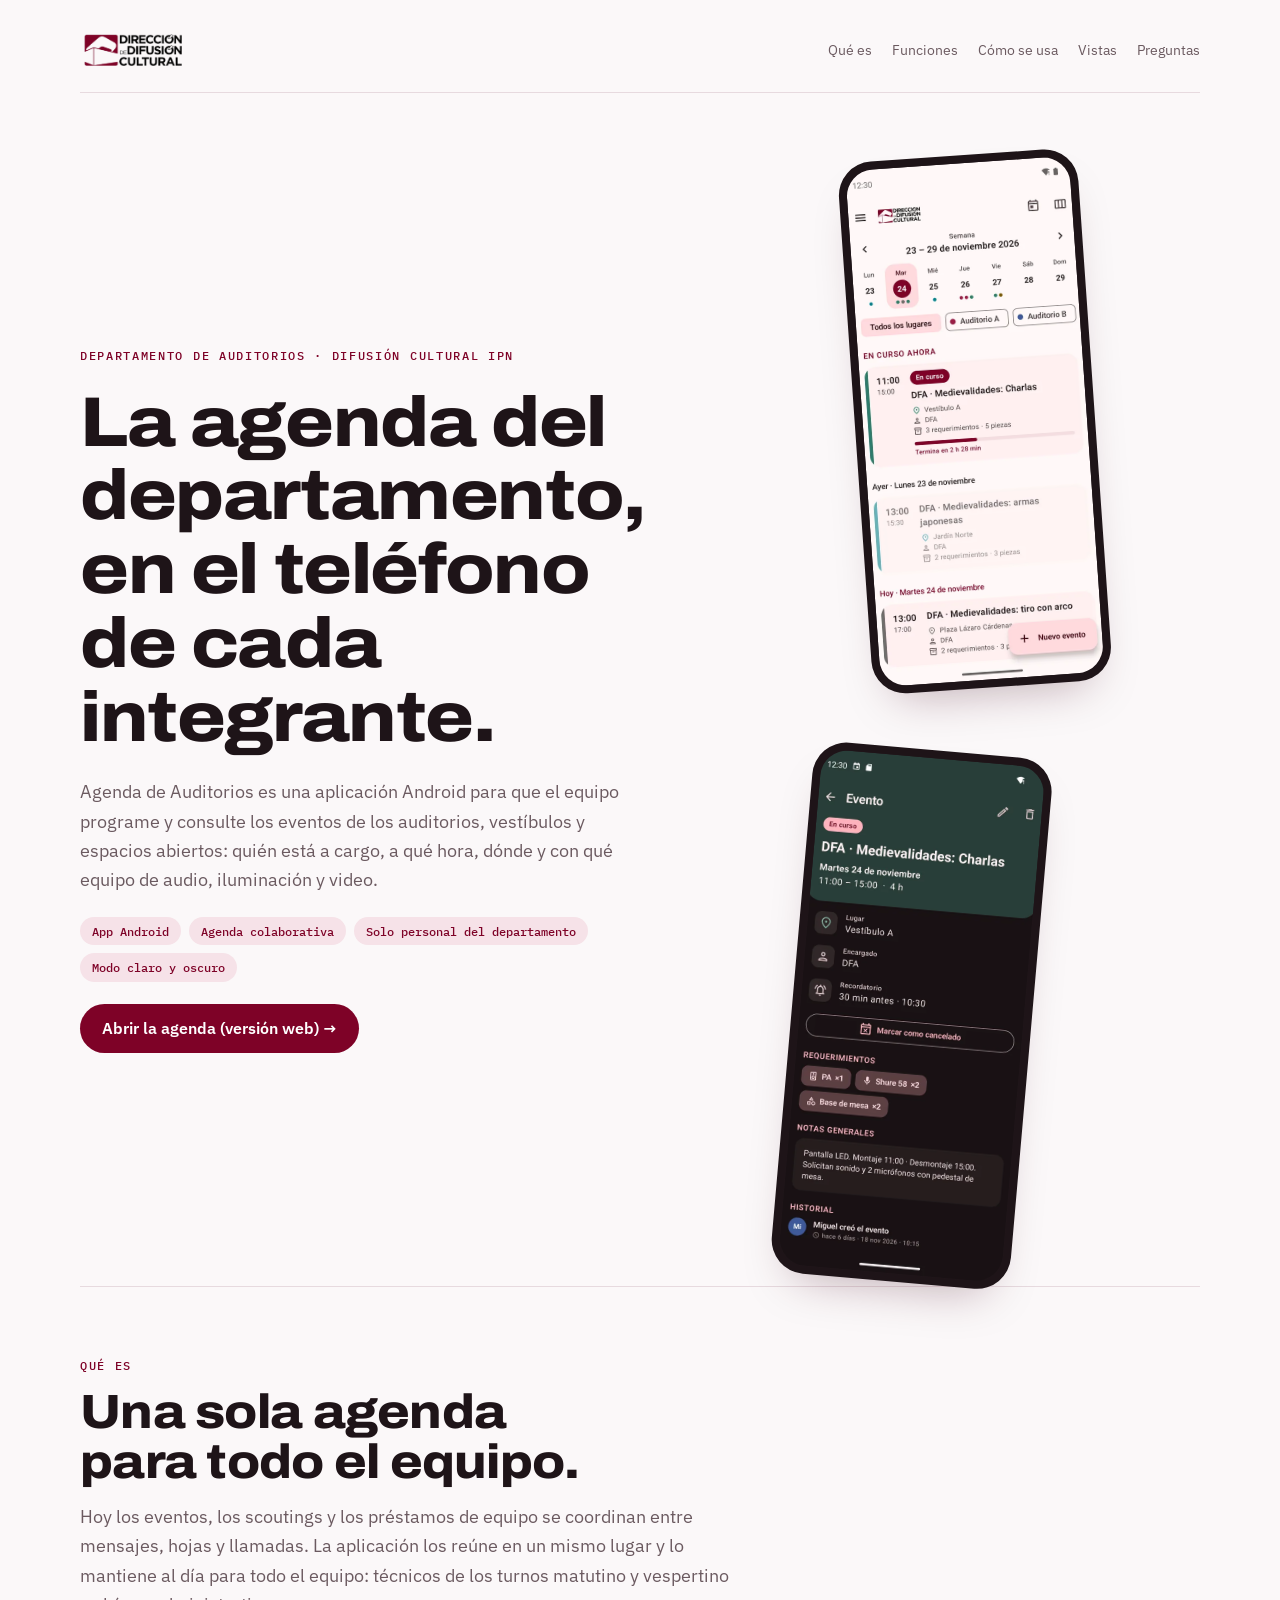
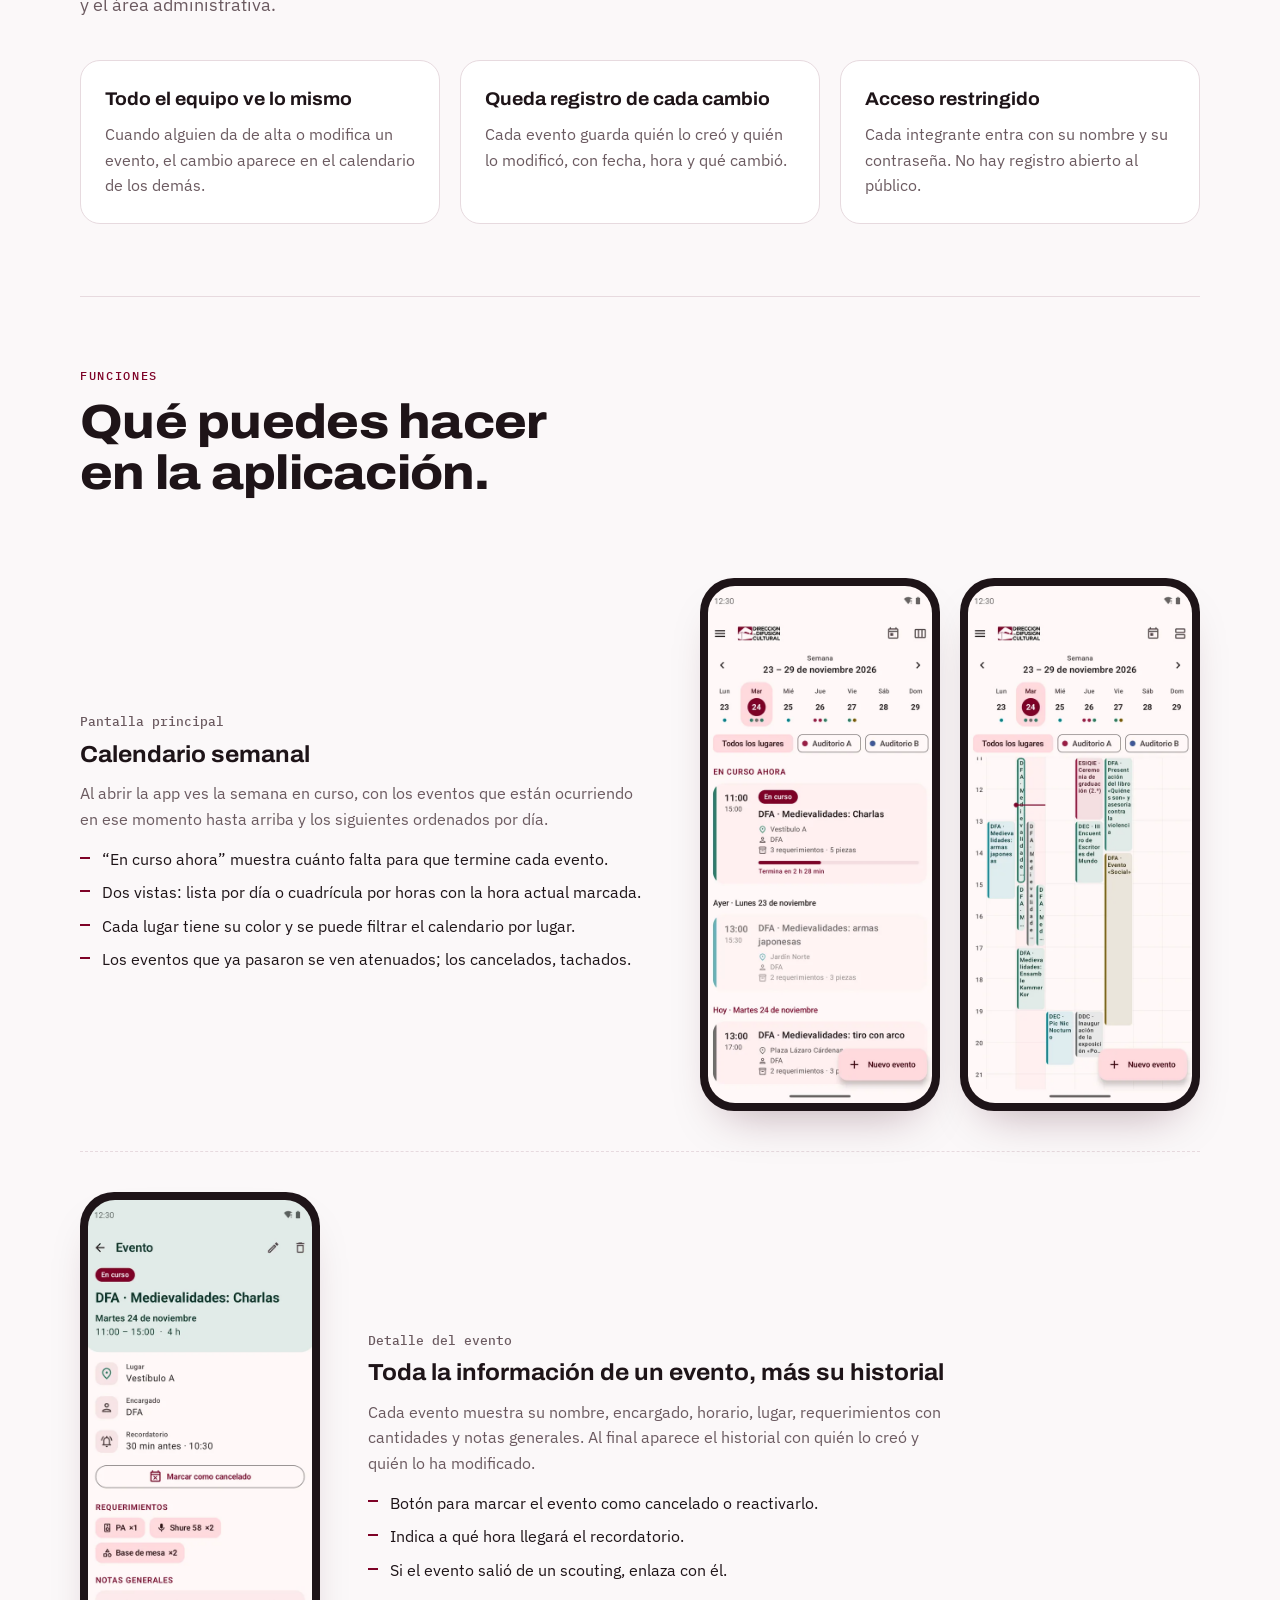
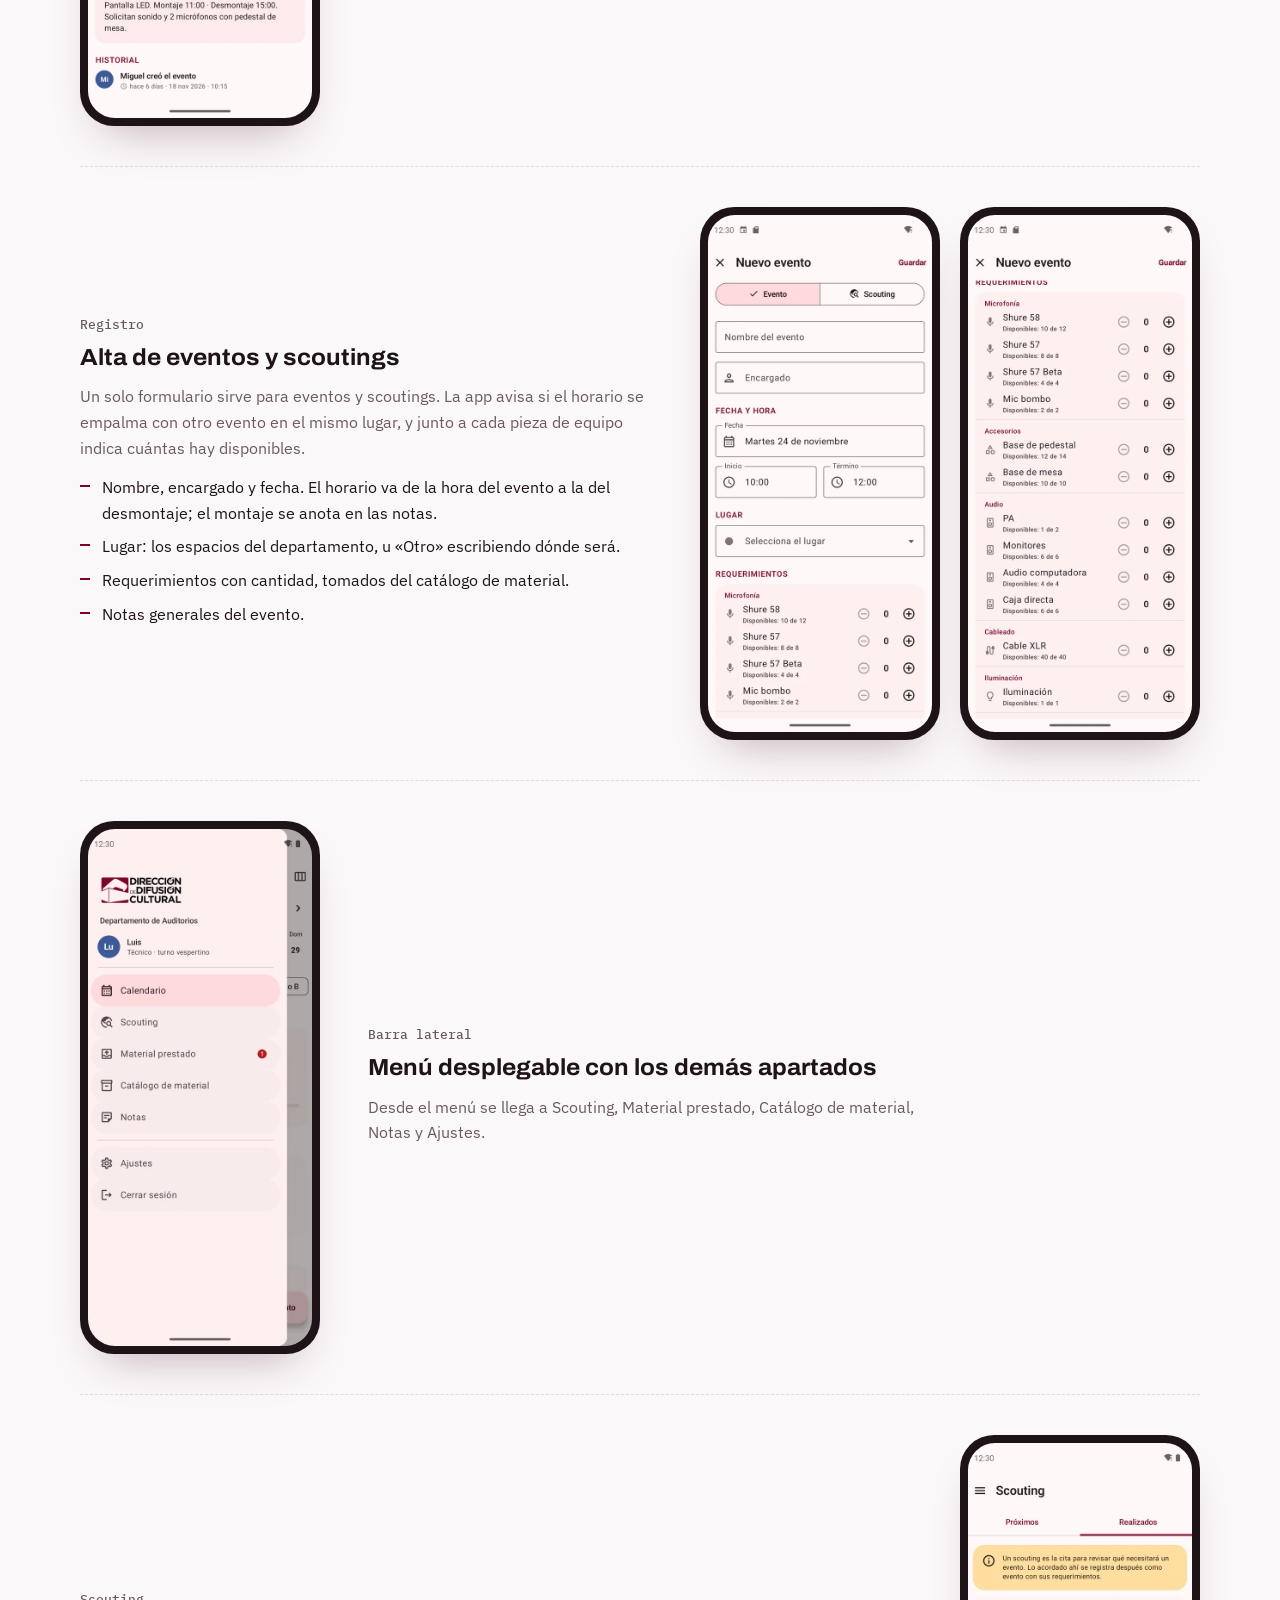
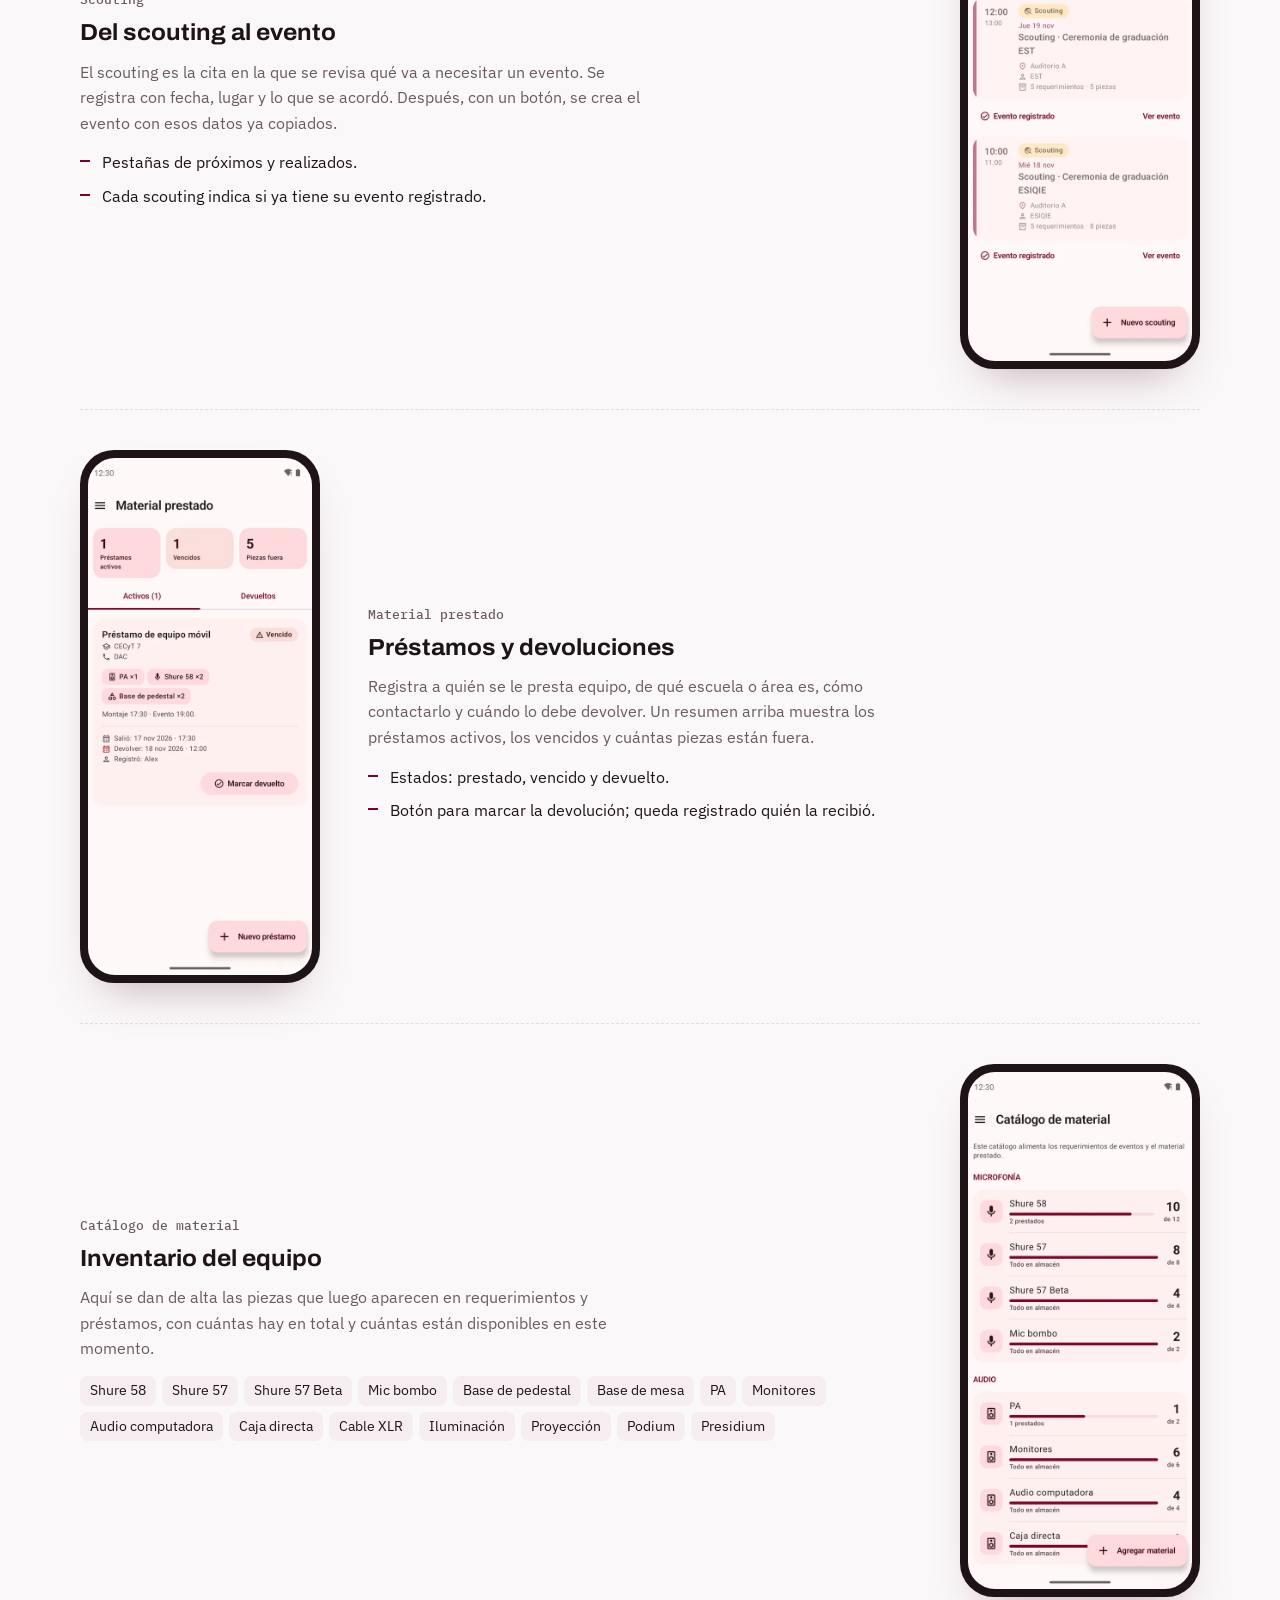
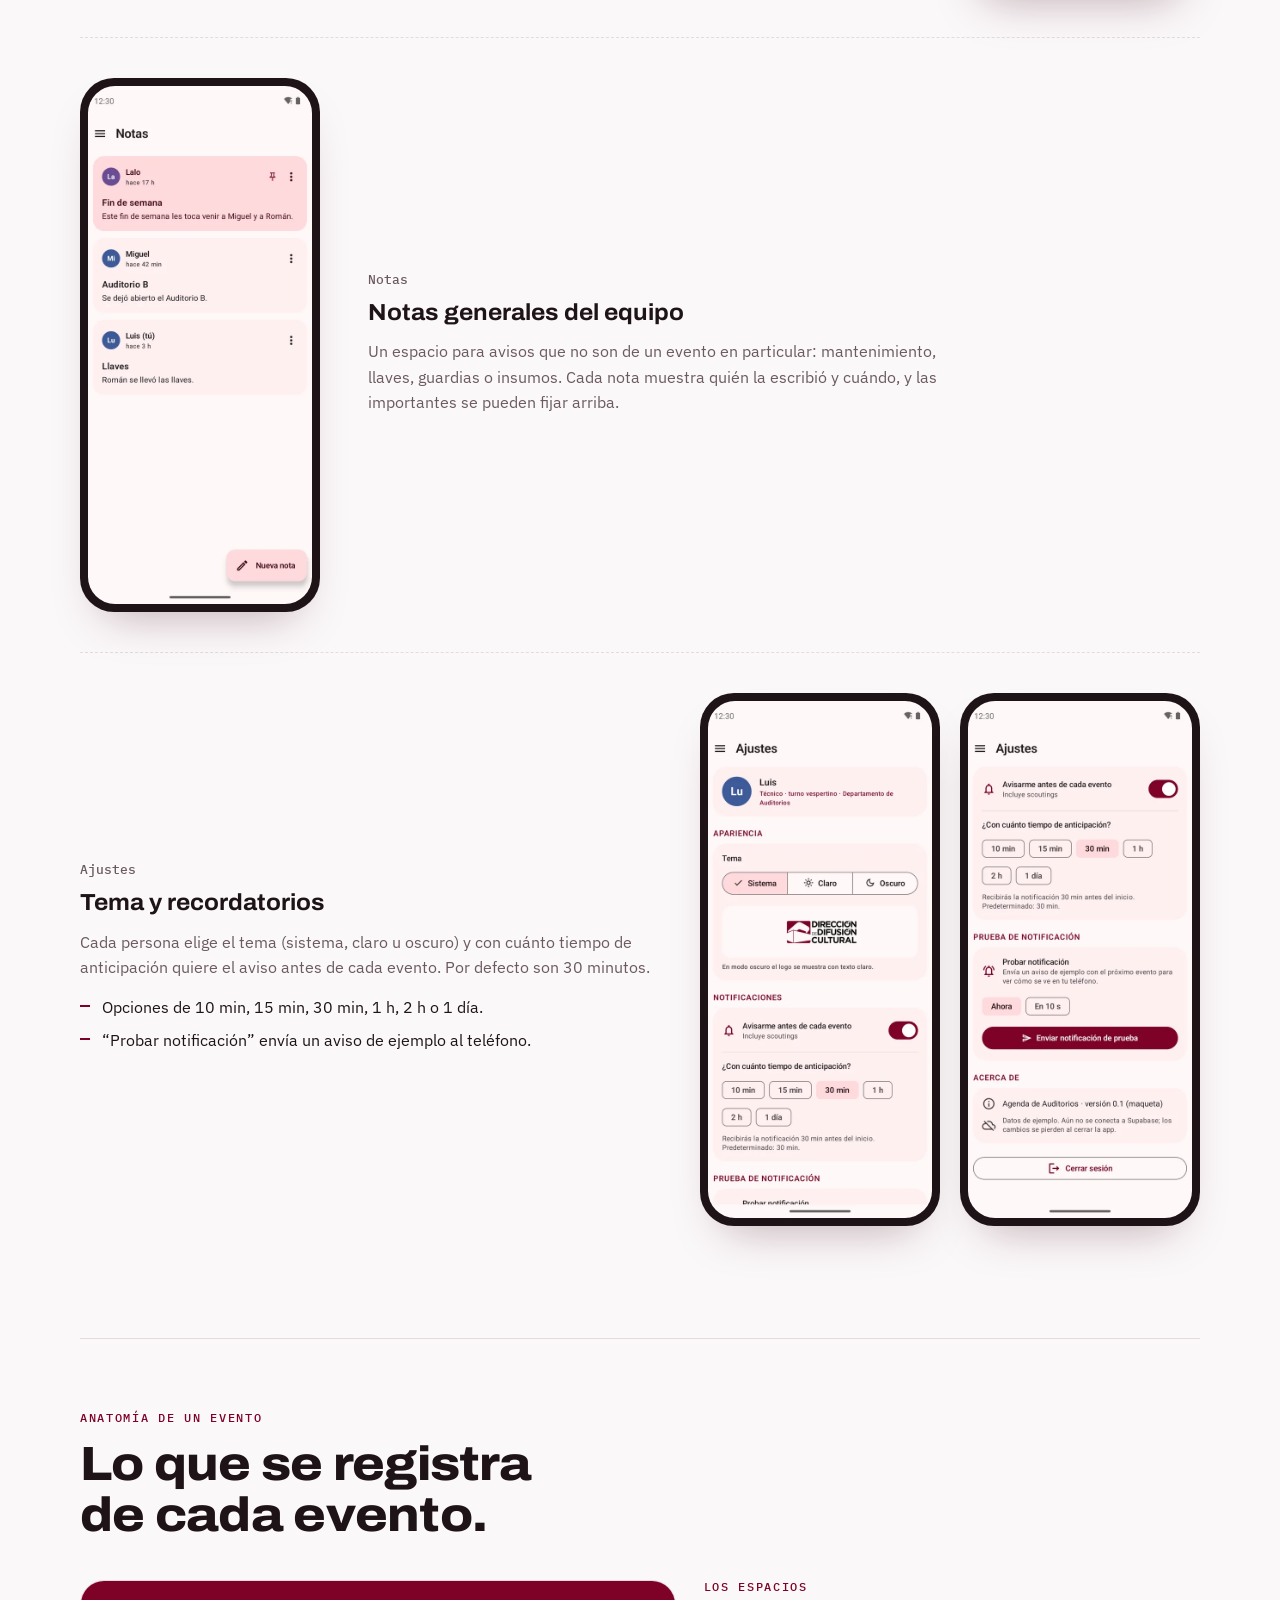
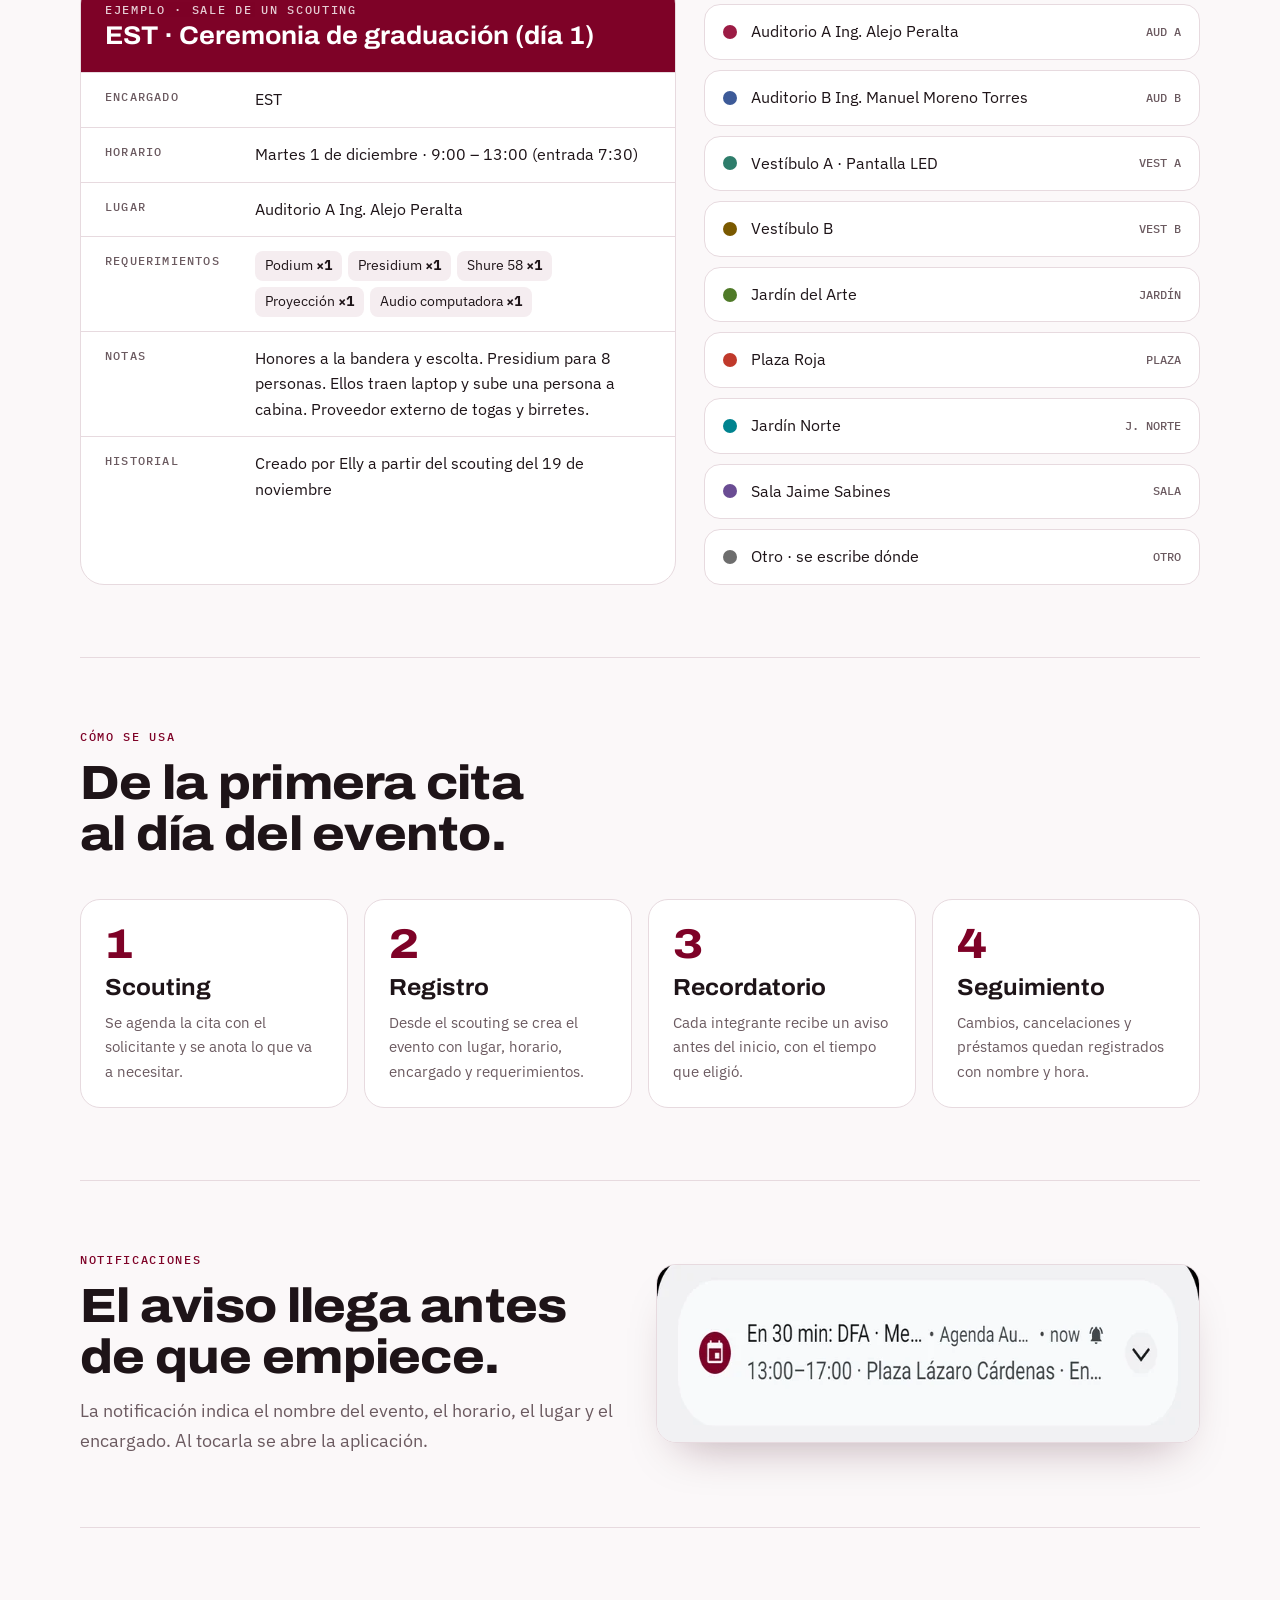
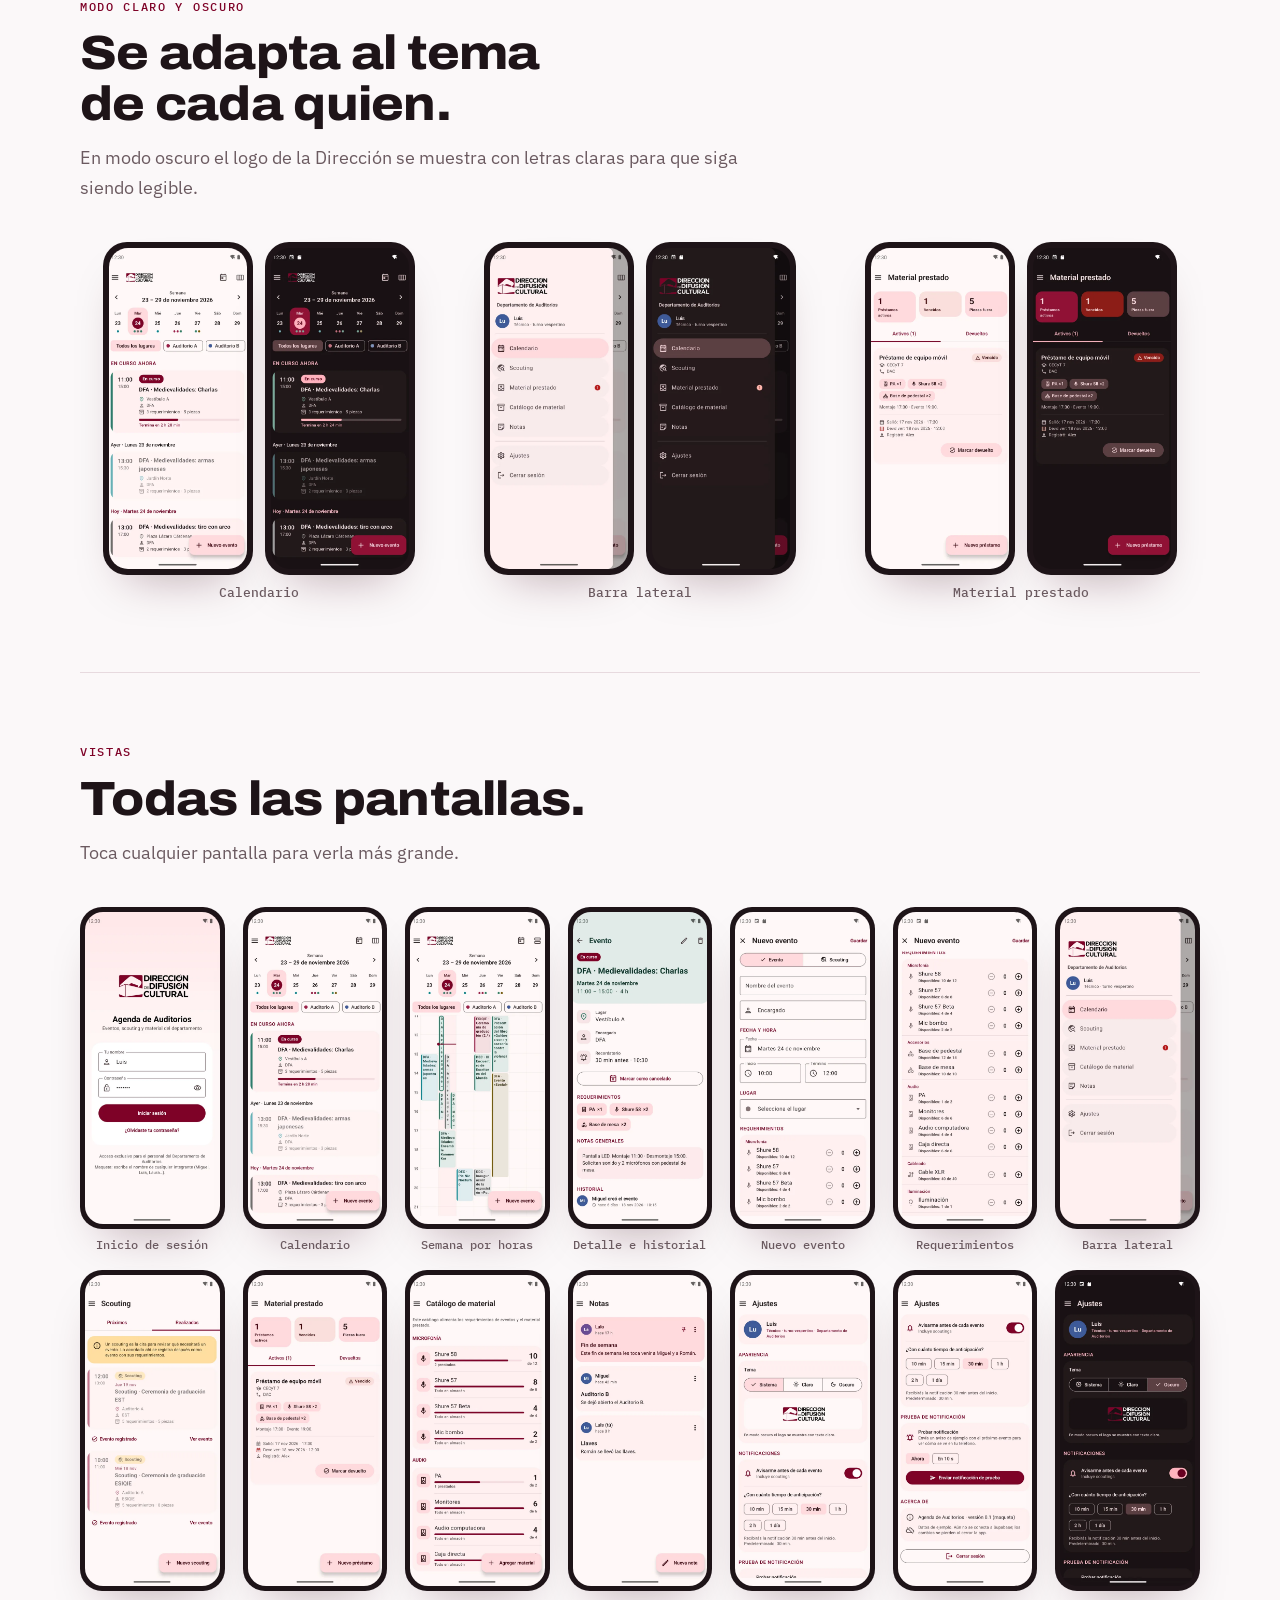
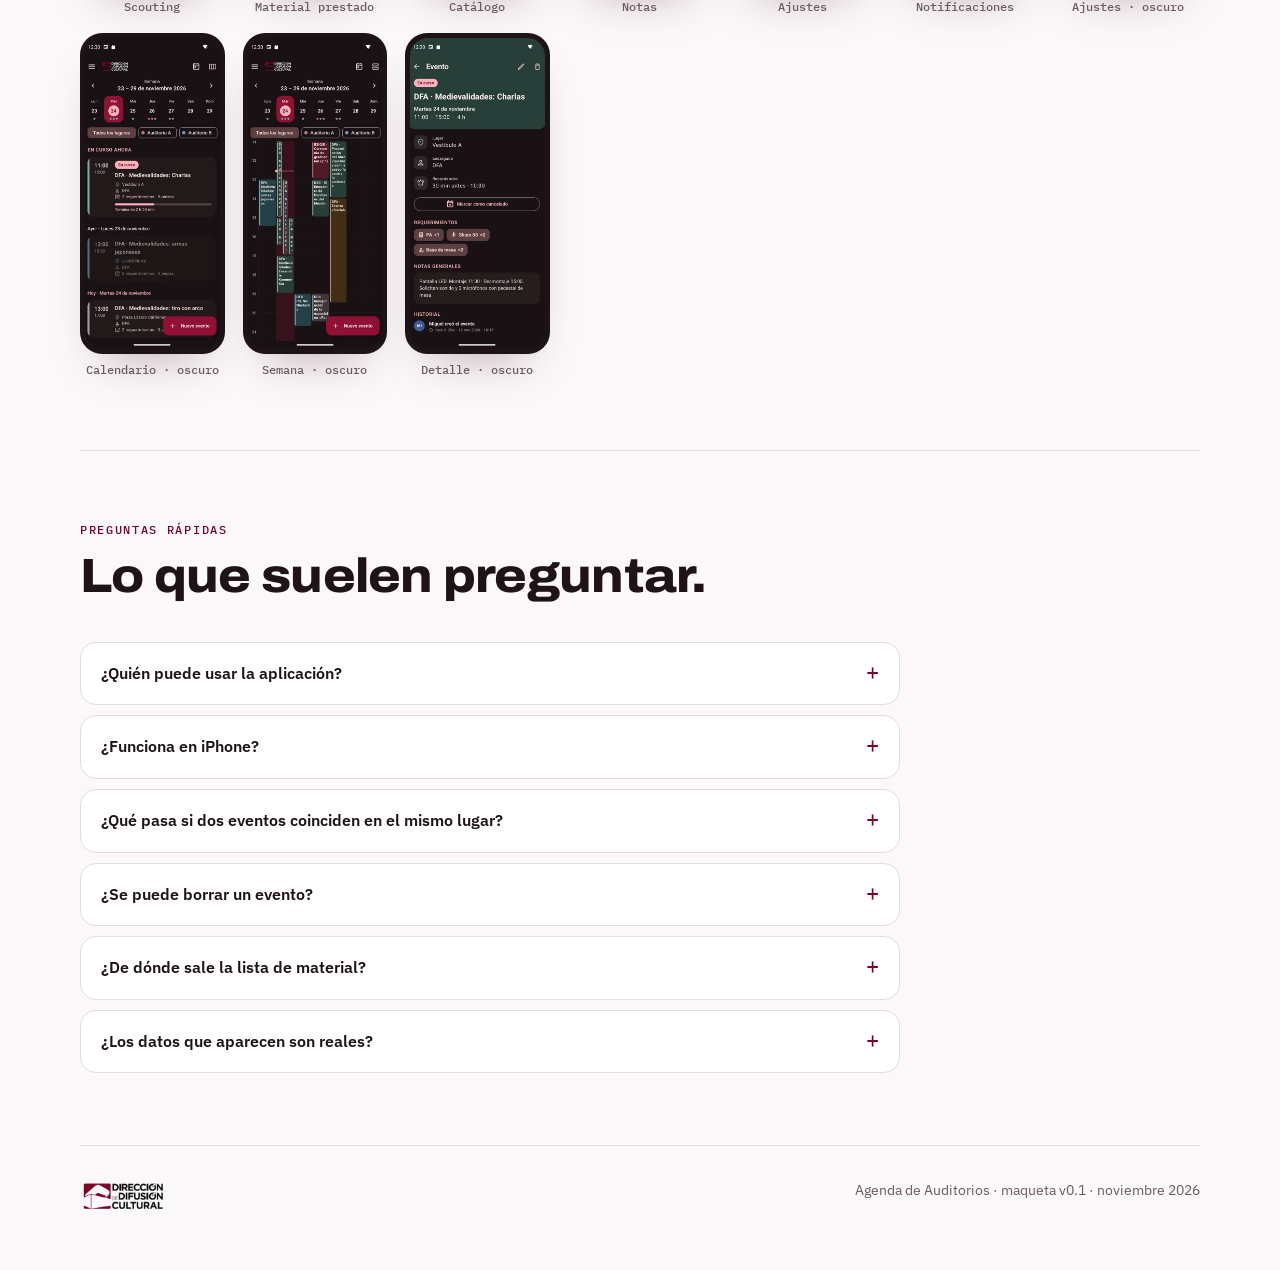
==== commit 037f32ba: "Agrega la versión web de la agenda conectada a Supabase Co-Authored-By: Claude Opus 5.5 <noreply@ant" ====
--- a/index.html
+++ b/index.html
@@ -232,6 +232,7 @@
         <span class="tag">Solo personal del departamento</span>
         <span class="tag">Modo claro y oscuro</span>
       </div>
+      <p><a href="app/" style="display:inline-flex;gap:8px;align-items:center;padding:12px 22px;border-radius:999px;background:var(--accent-fill);color:var(--on-accent);font-weight:600;text-decoration:none">Abrir la agenda (versión web) →</a></p>
     </div>
     <div class="hero-phones" aria-hidden="false">
       <div class="phone"><img src="vistas/02_calendario.webp" alt="Calendario semanal con un evento en curso" width="540" height="1200"></div>
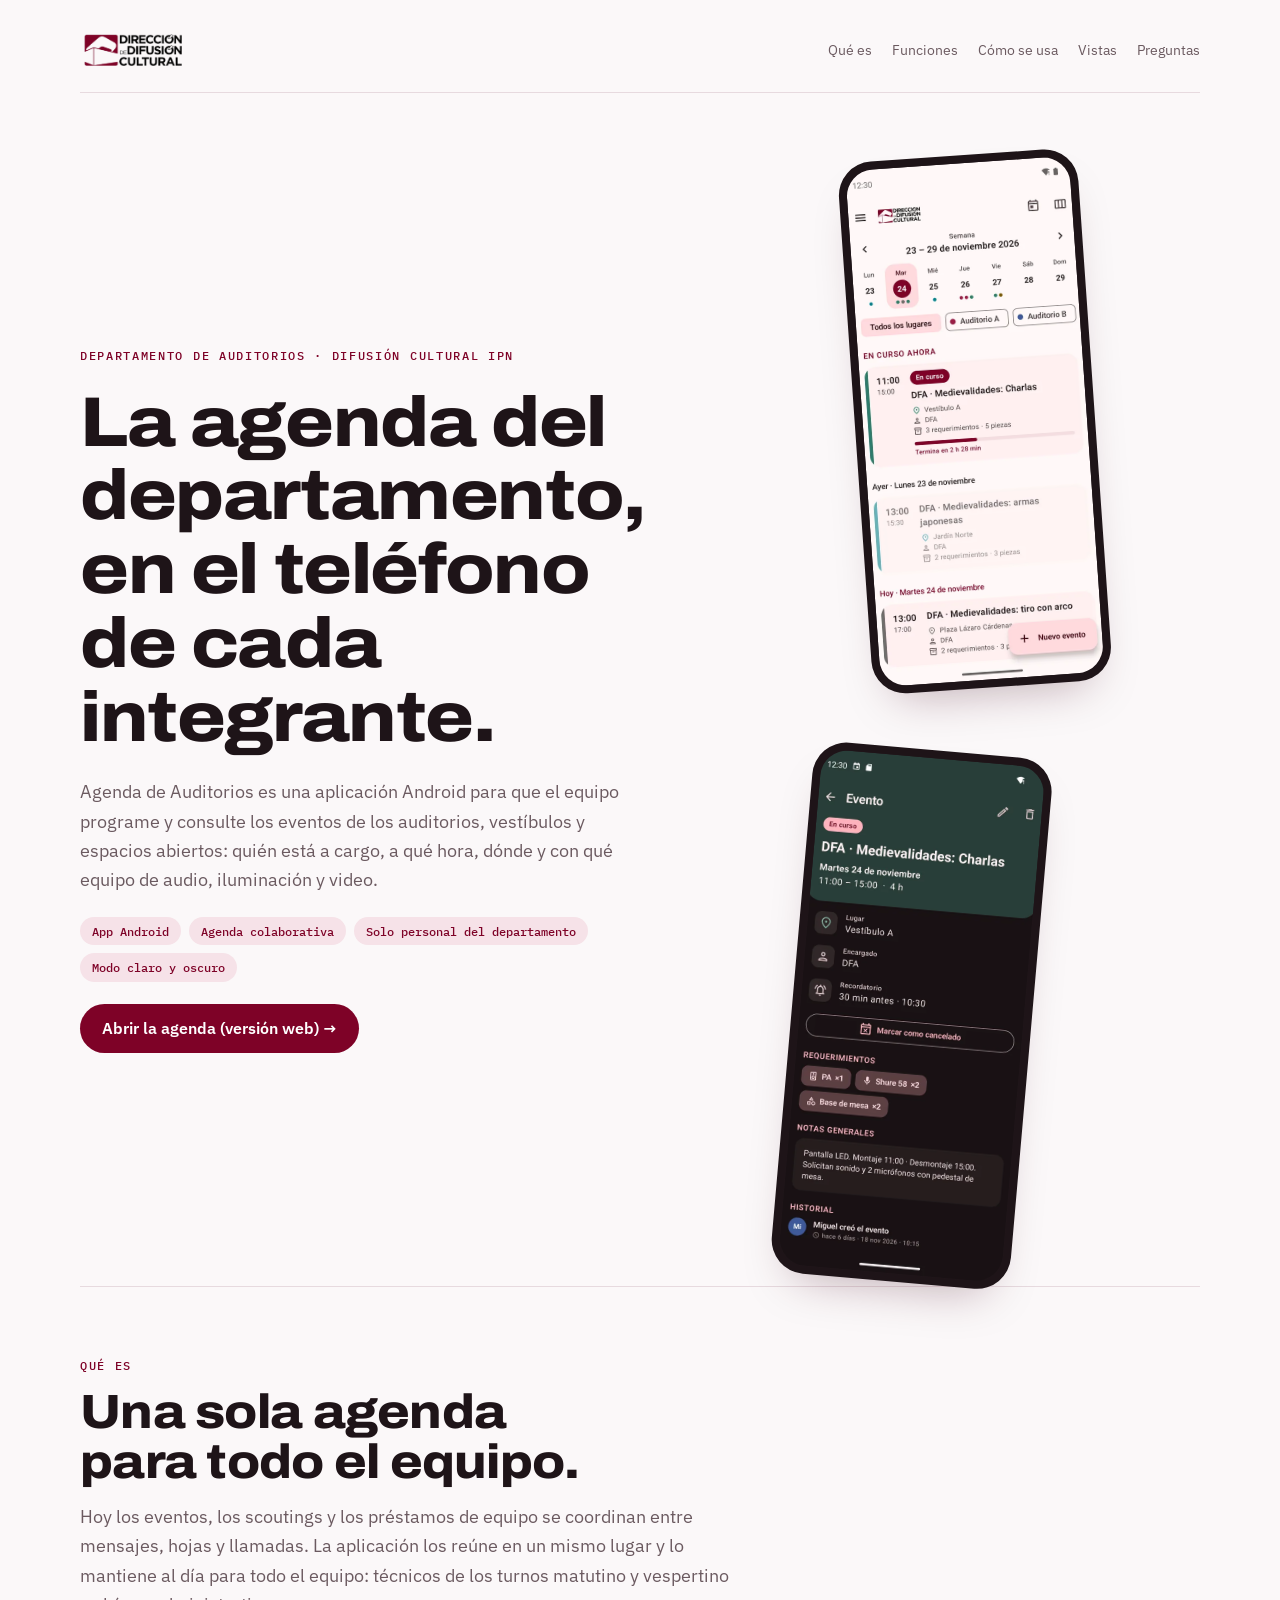
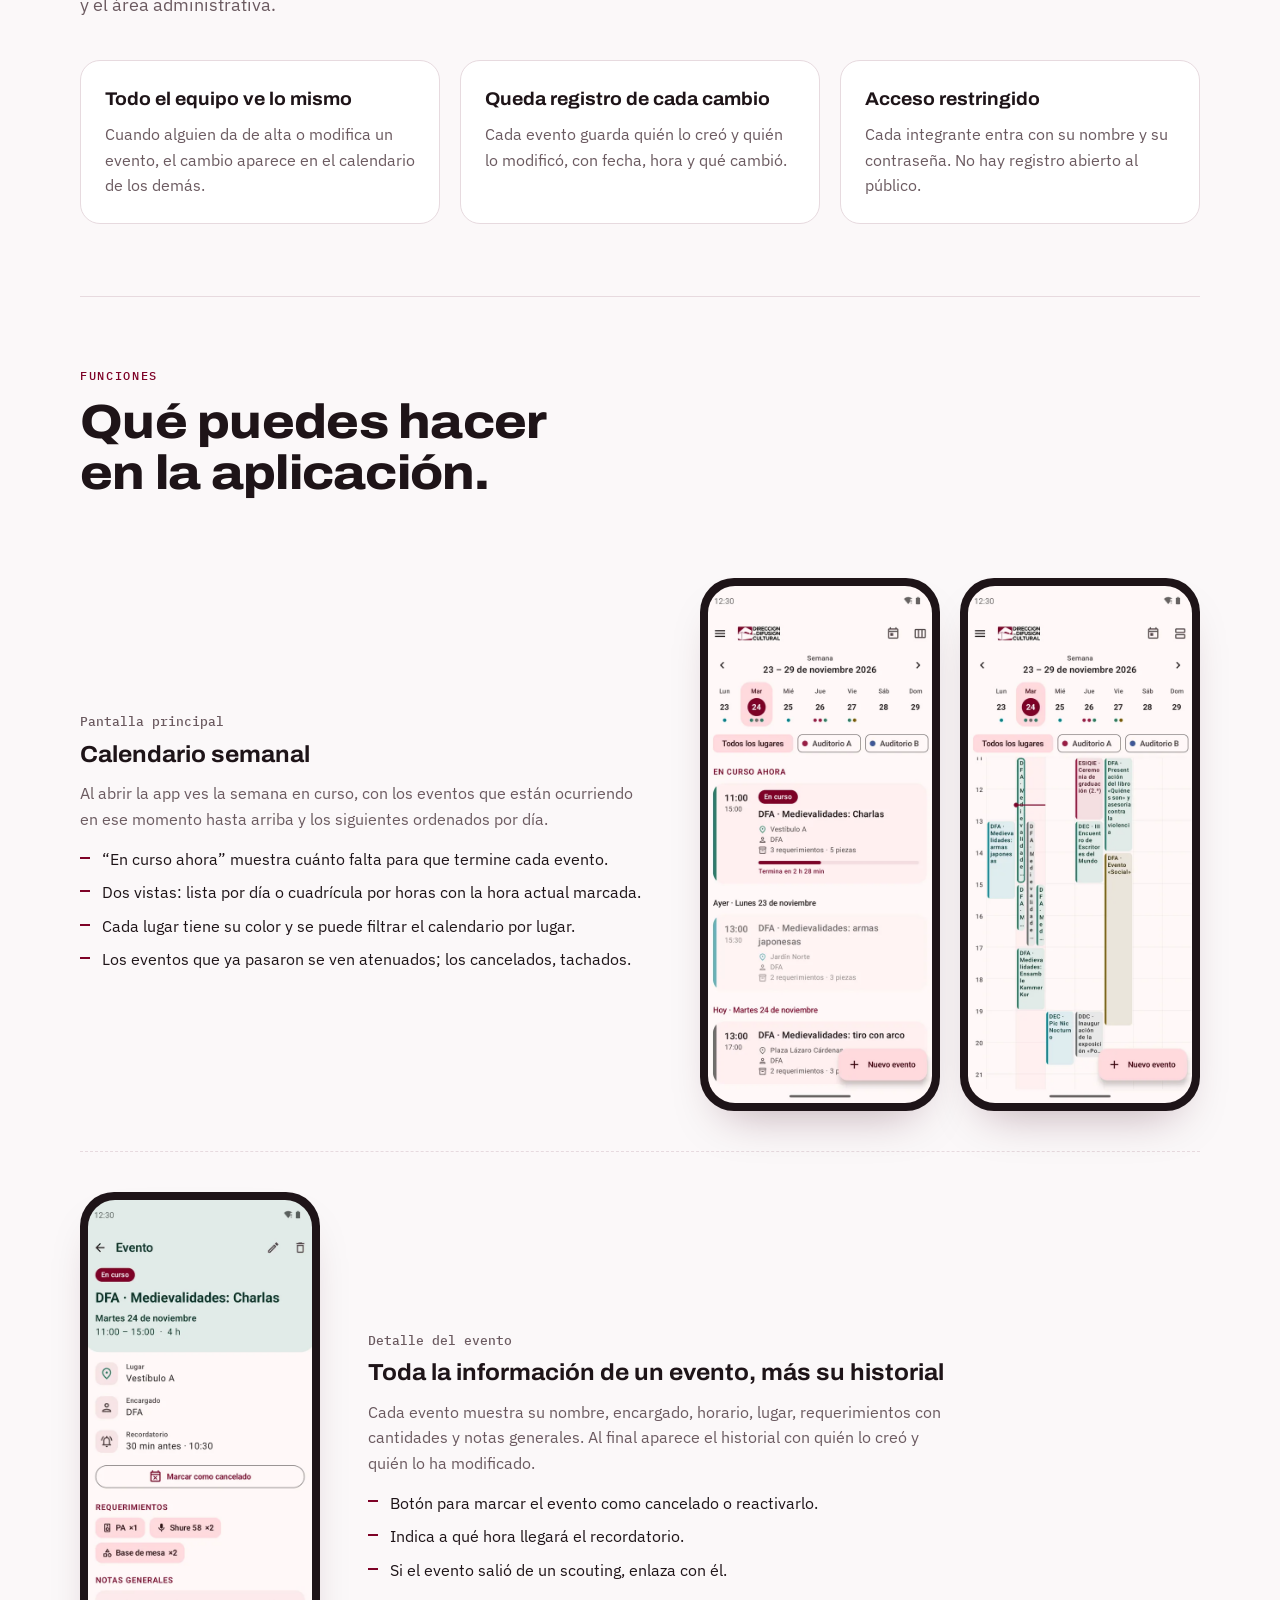
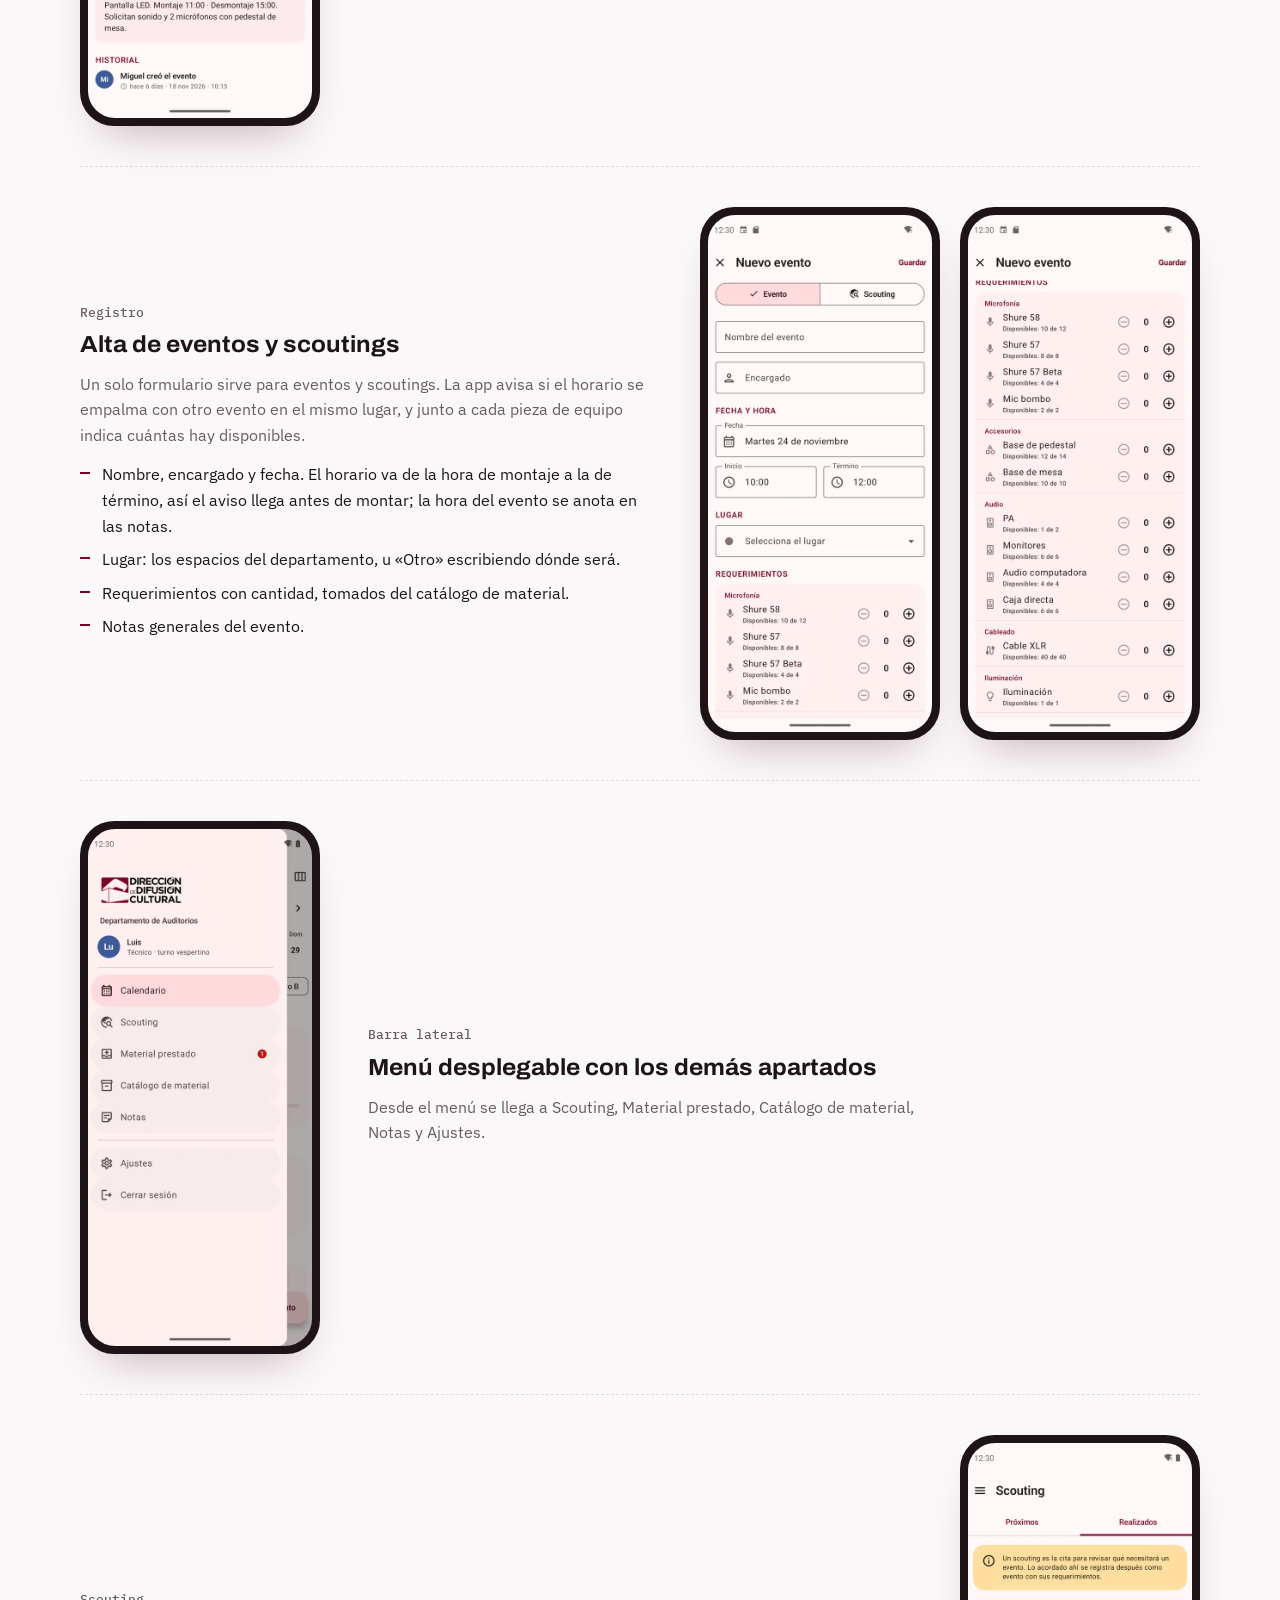
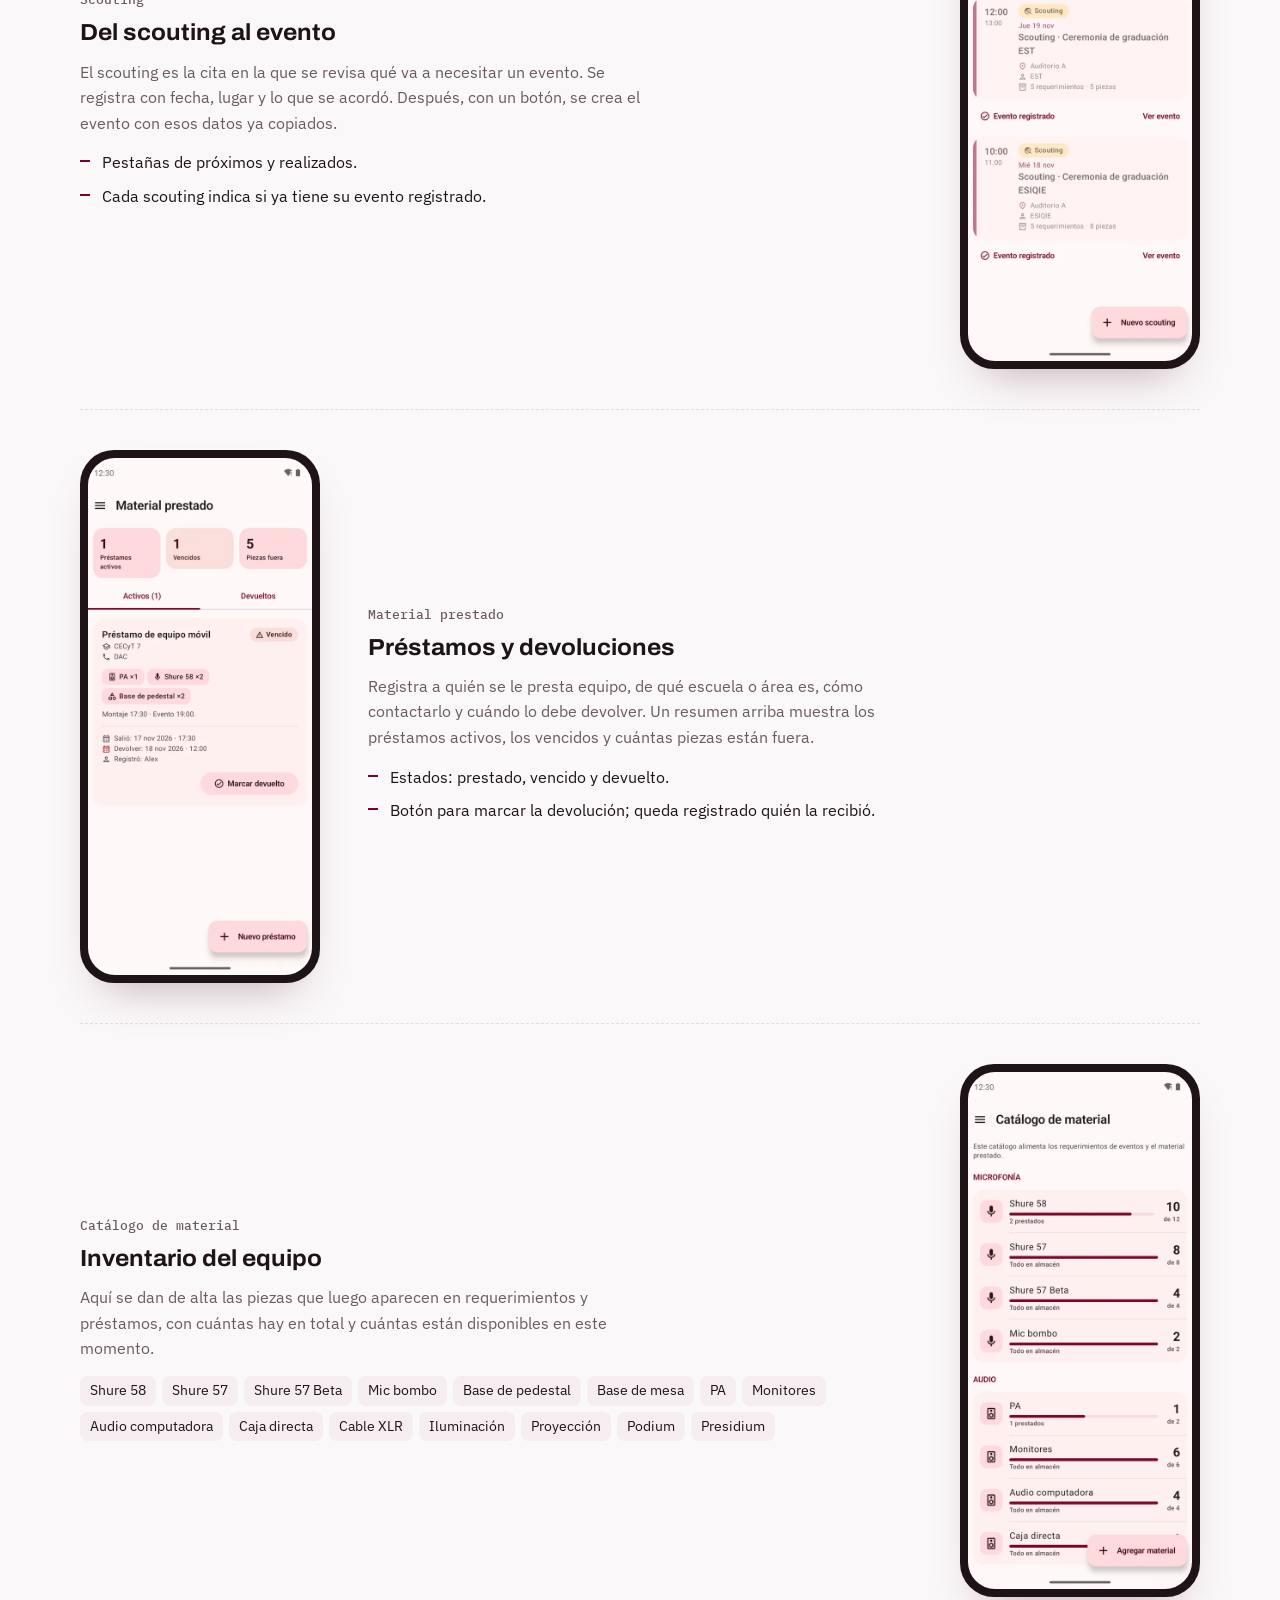
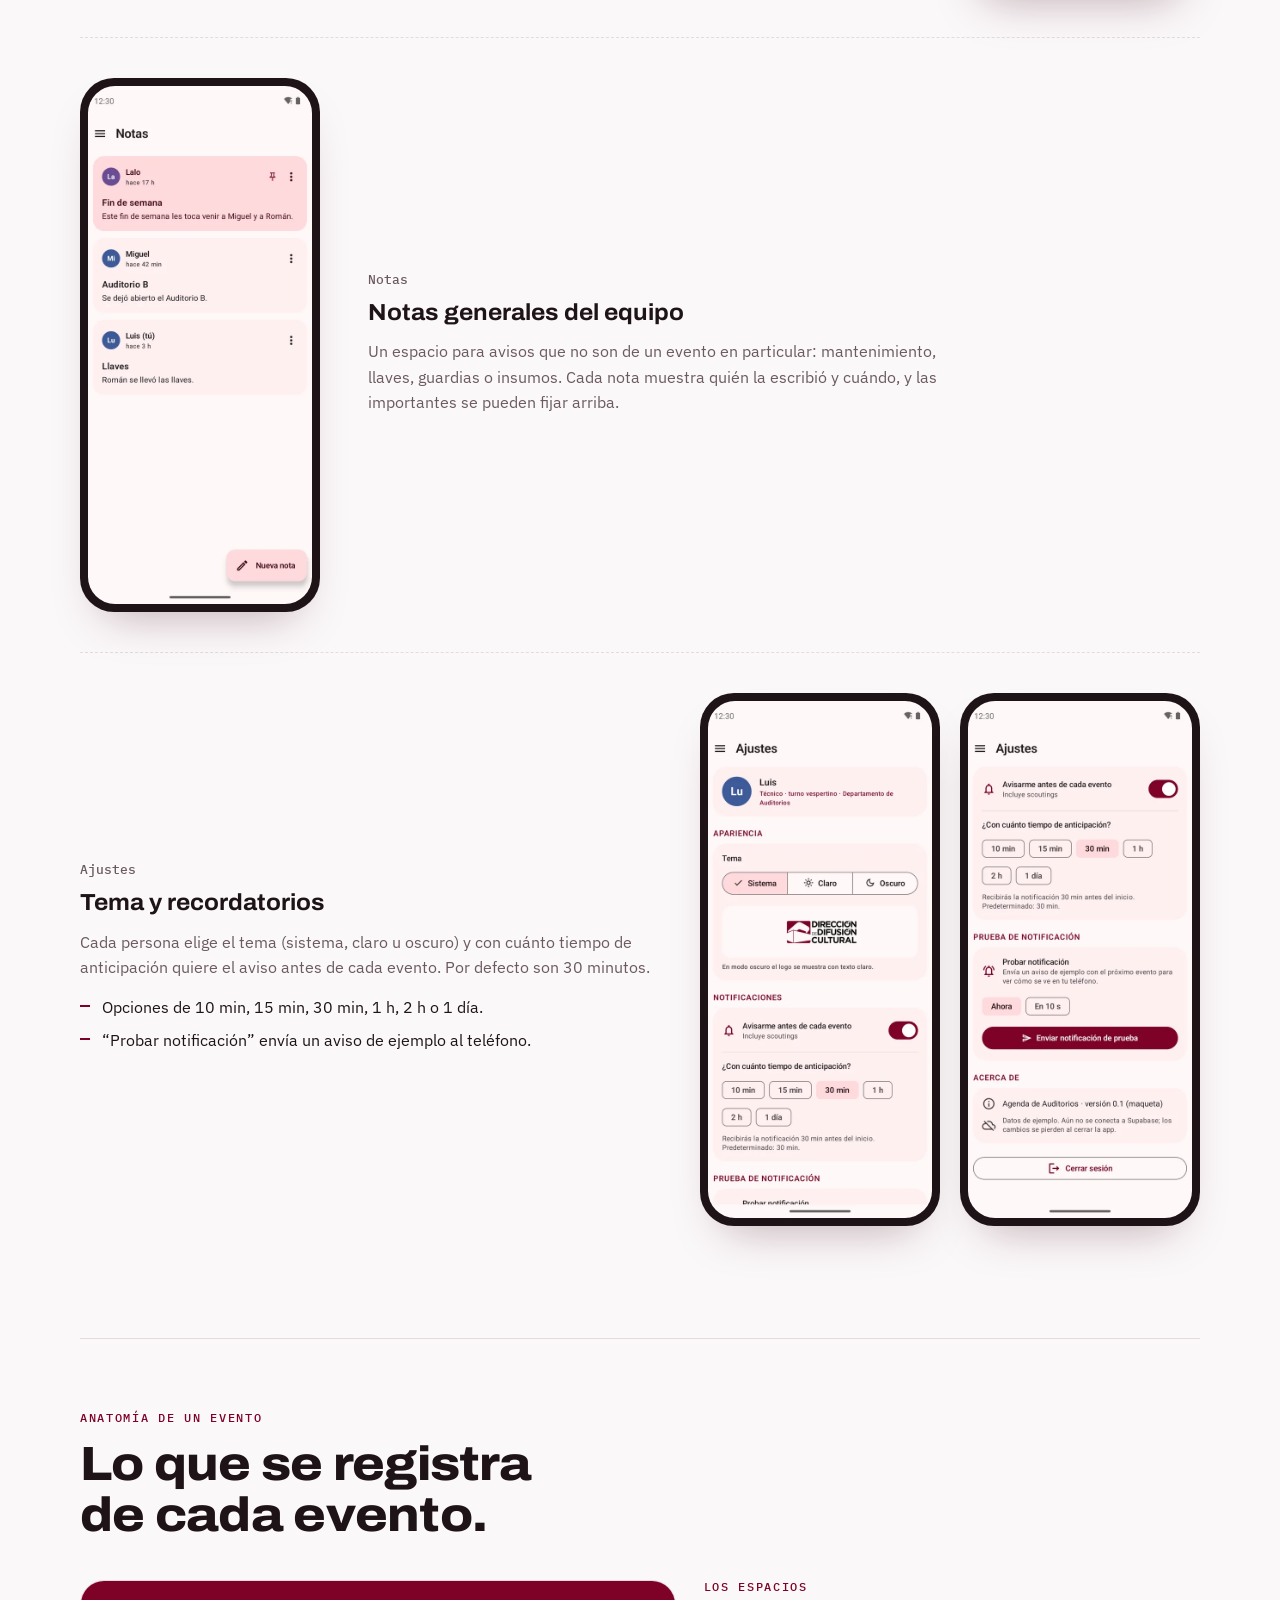
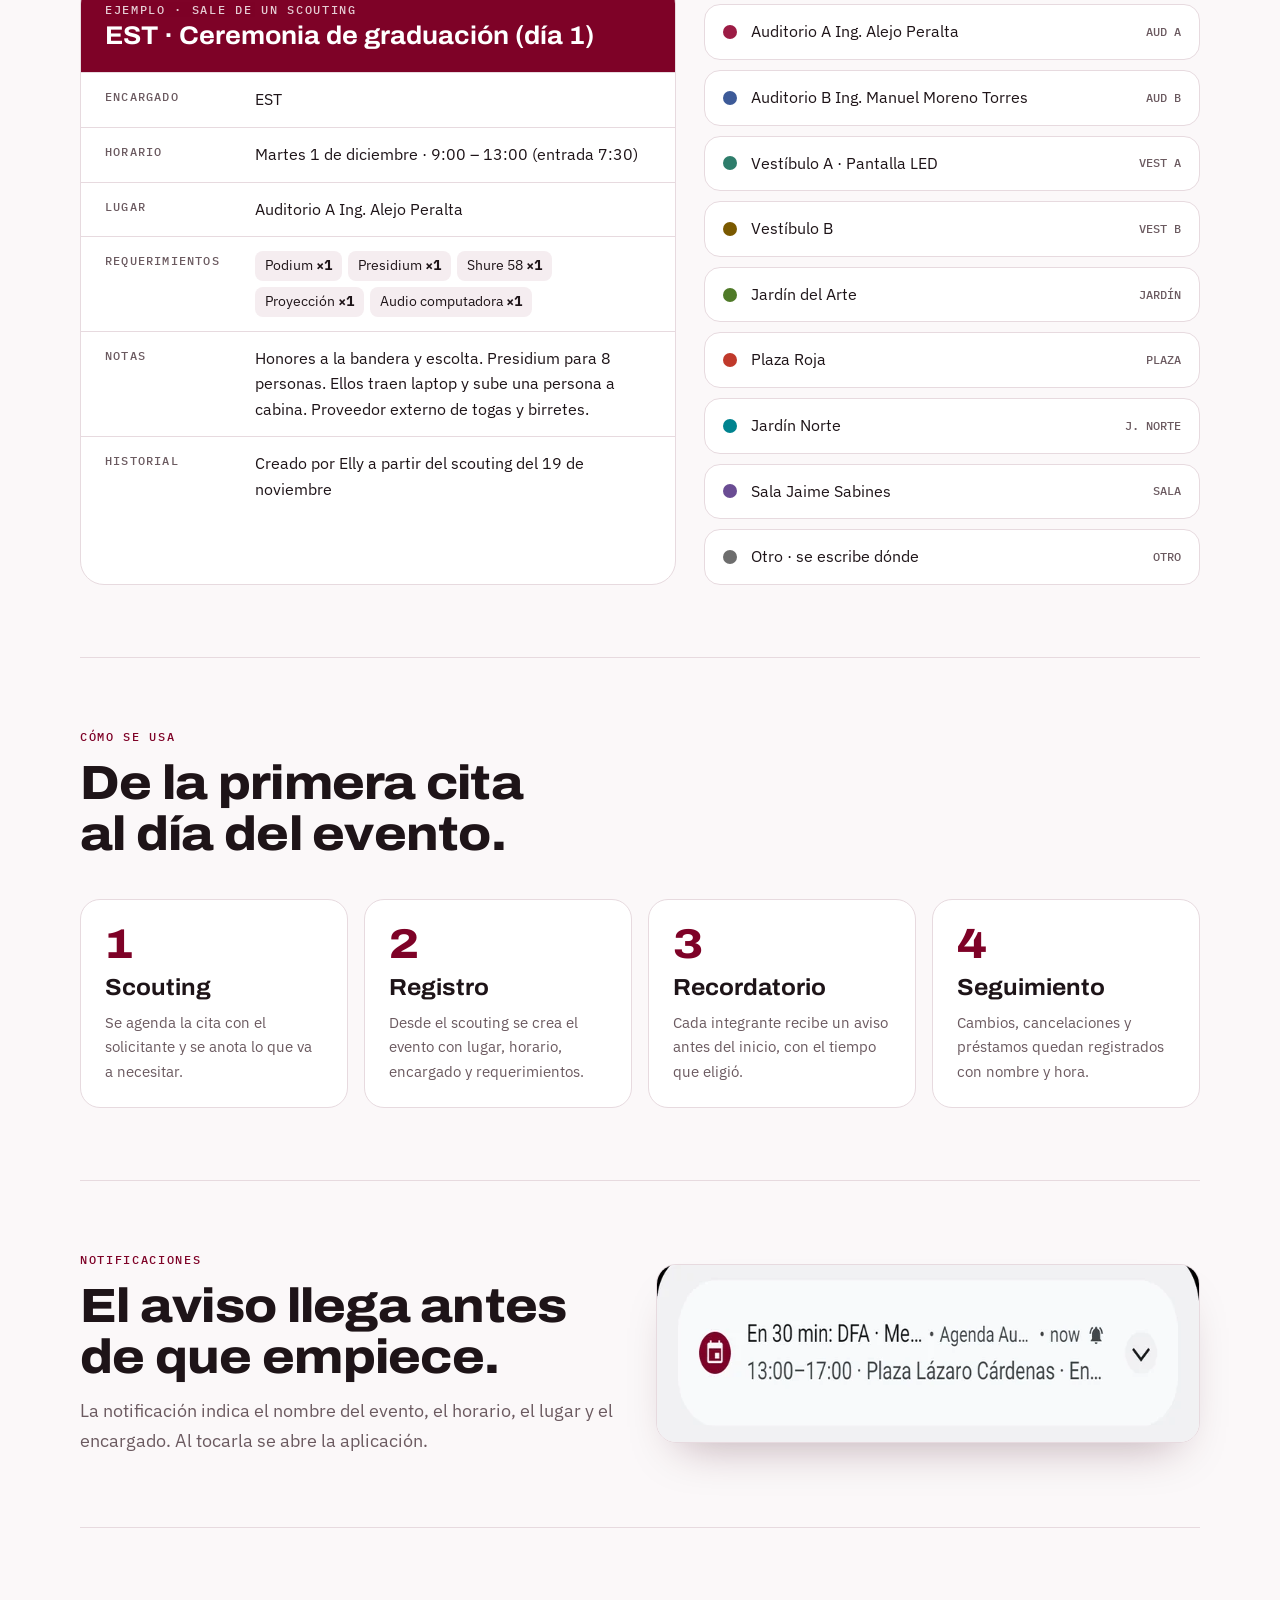
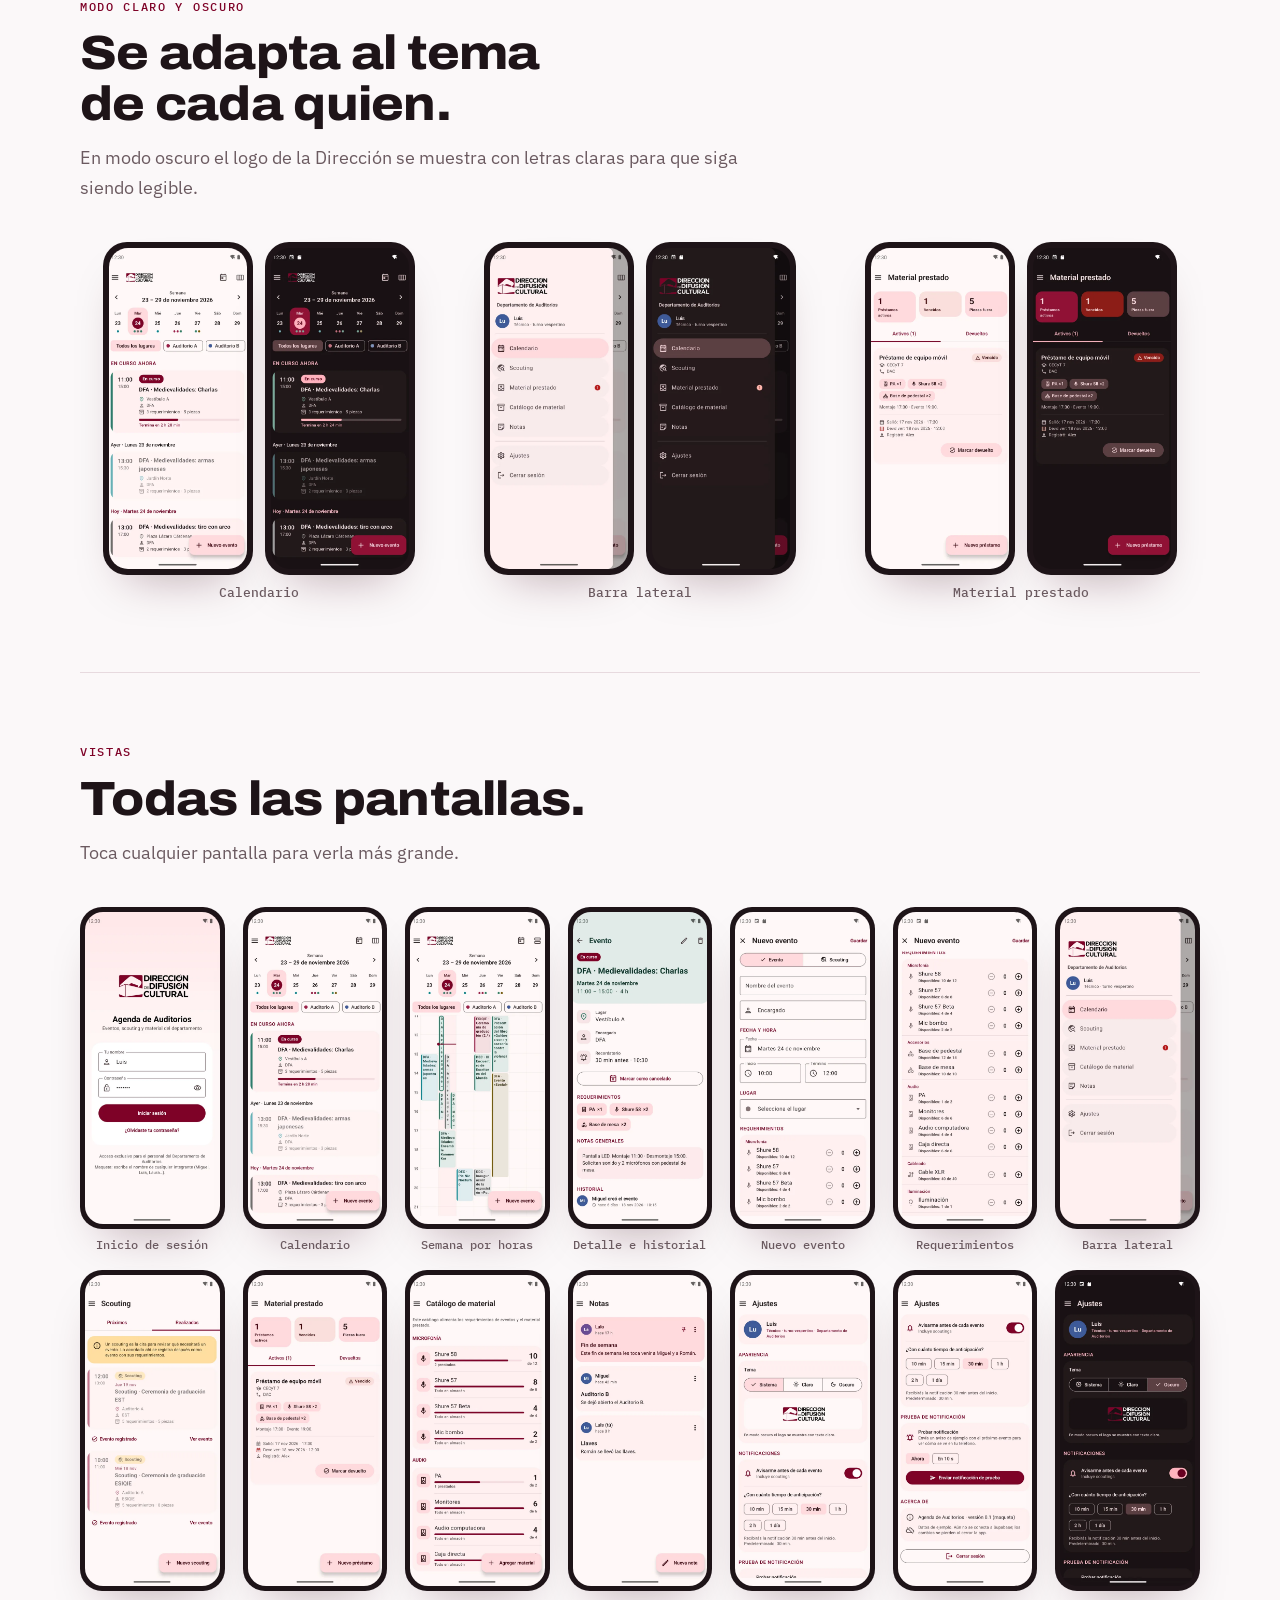
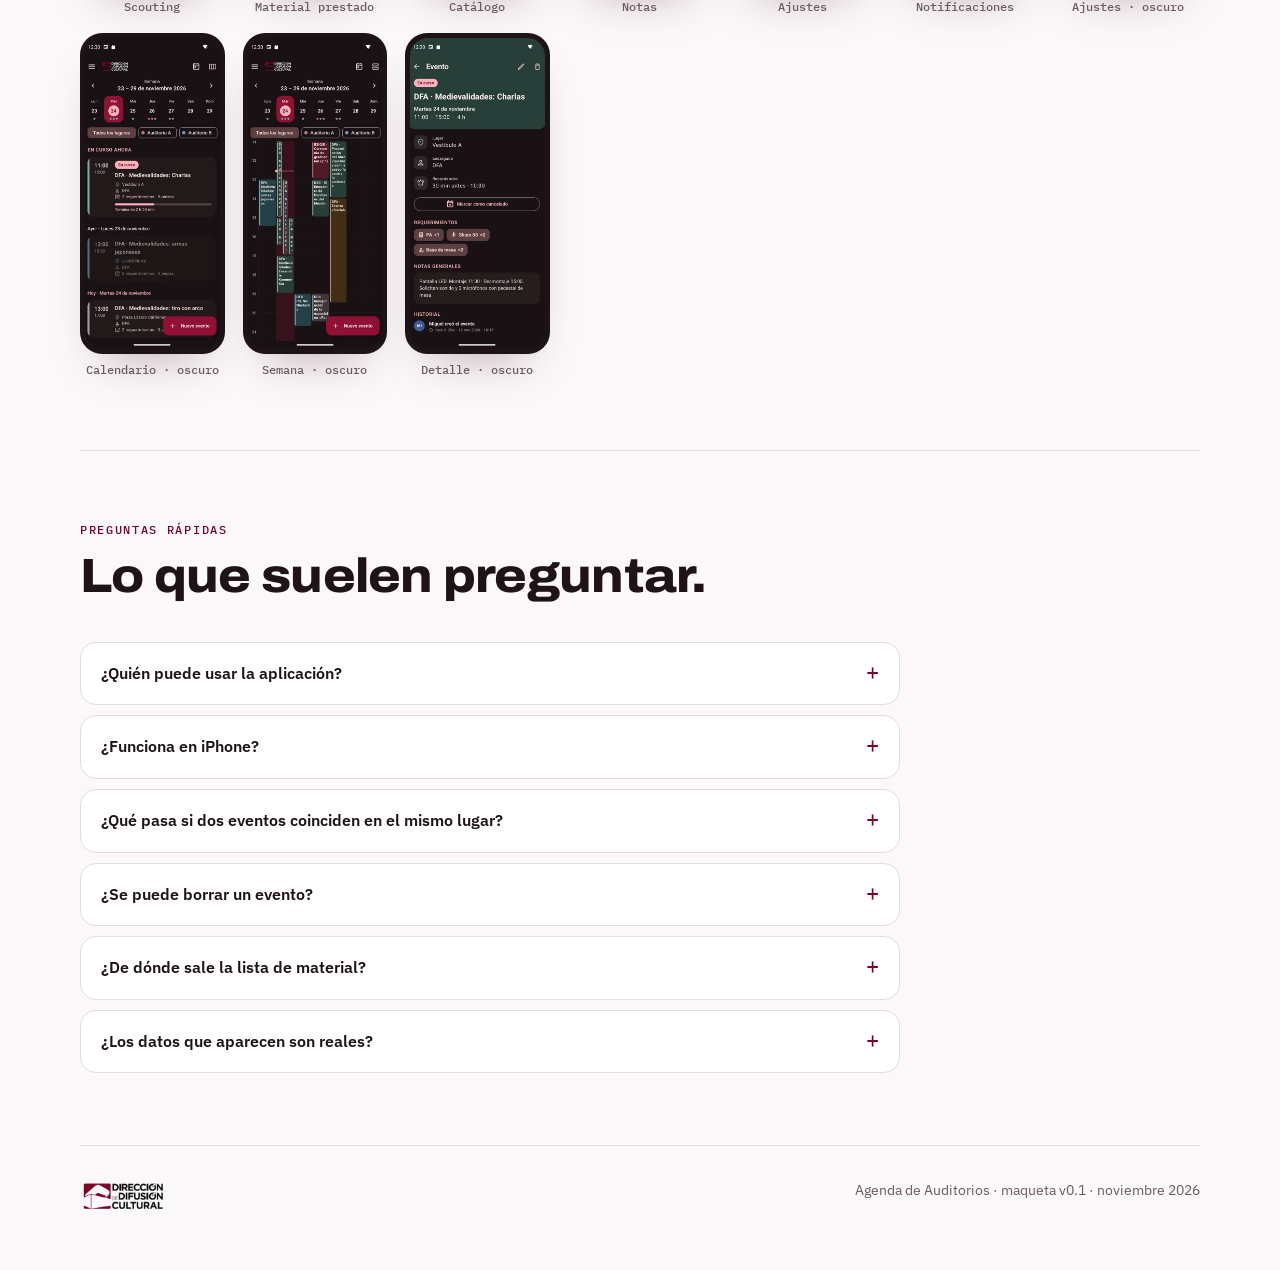
==== commit 38339e53: "Web: el inicio es la hora de montaje; la hora del evento va en las notas Co-Authored-By: Claude Opus" ====
--- a/index.html
+++ b/index.html
@@ -308,7 +308,7 @@
         <h3>Alta de eventos y scoutings</h3>
         <p>Un solo formulario sirve para eventos y scoutings. La app avisa si el horario se empalma con otro evento en el mismo lugar, y junto a cada pieza de equipo indica cuántas hay disponibles.</p>
         <ul>
-          <li>Nombre, encargado y fecha. El horario va de la hora del evento a la del desmontaje; el montaje se anota en las notas.</li>
+          <li>Nombre, encargado y fecha. El horario va de la hora de montaje a la de término, así el aviso llega antes de montar; la hora del evento se anota en las notas.</li>
           <li>Lugar: los espacios del departamento, u «Otro» escribiendo dónde será.</li>
           <li>Requerimientos con cantidad, tomados del catálogo de material.</li>
           <li>Notas generales del evento.</li>
